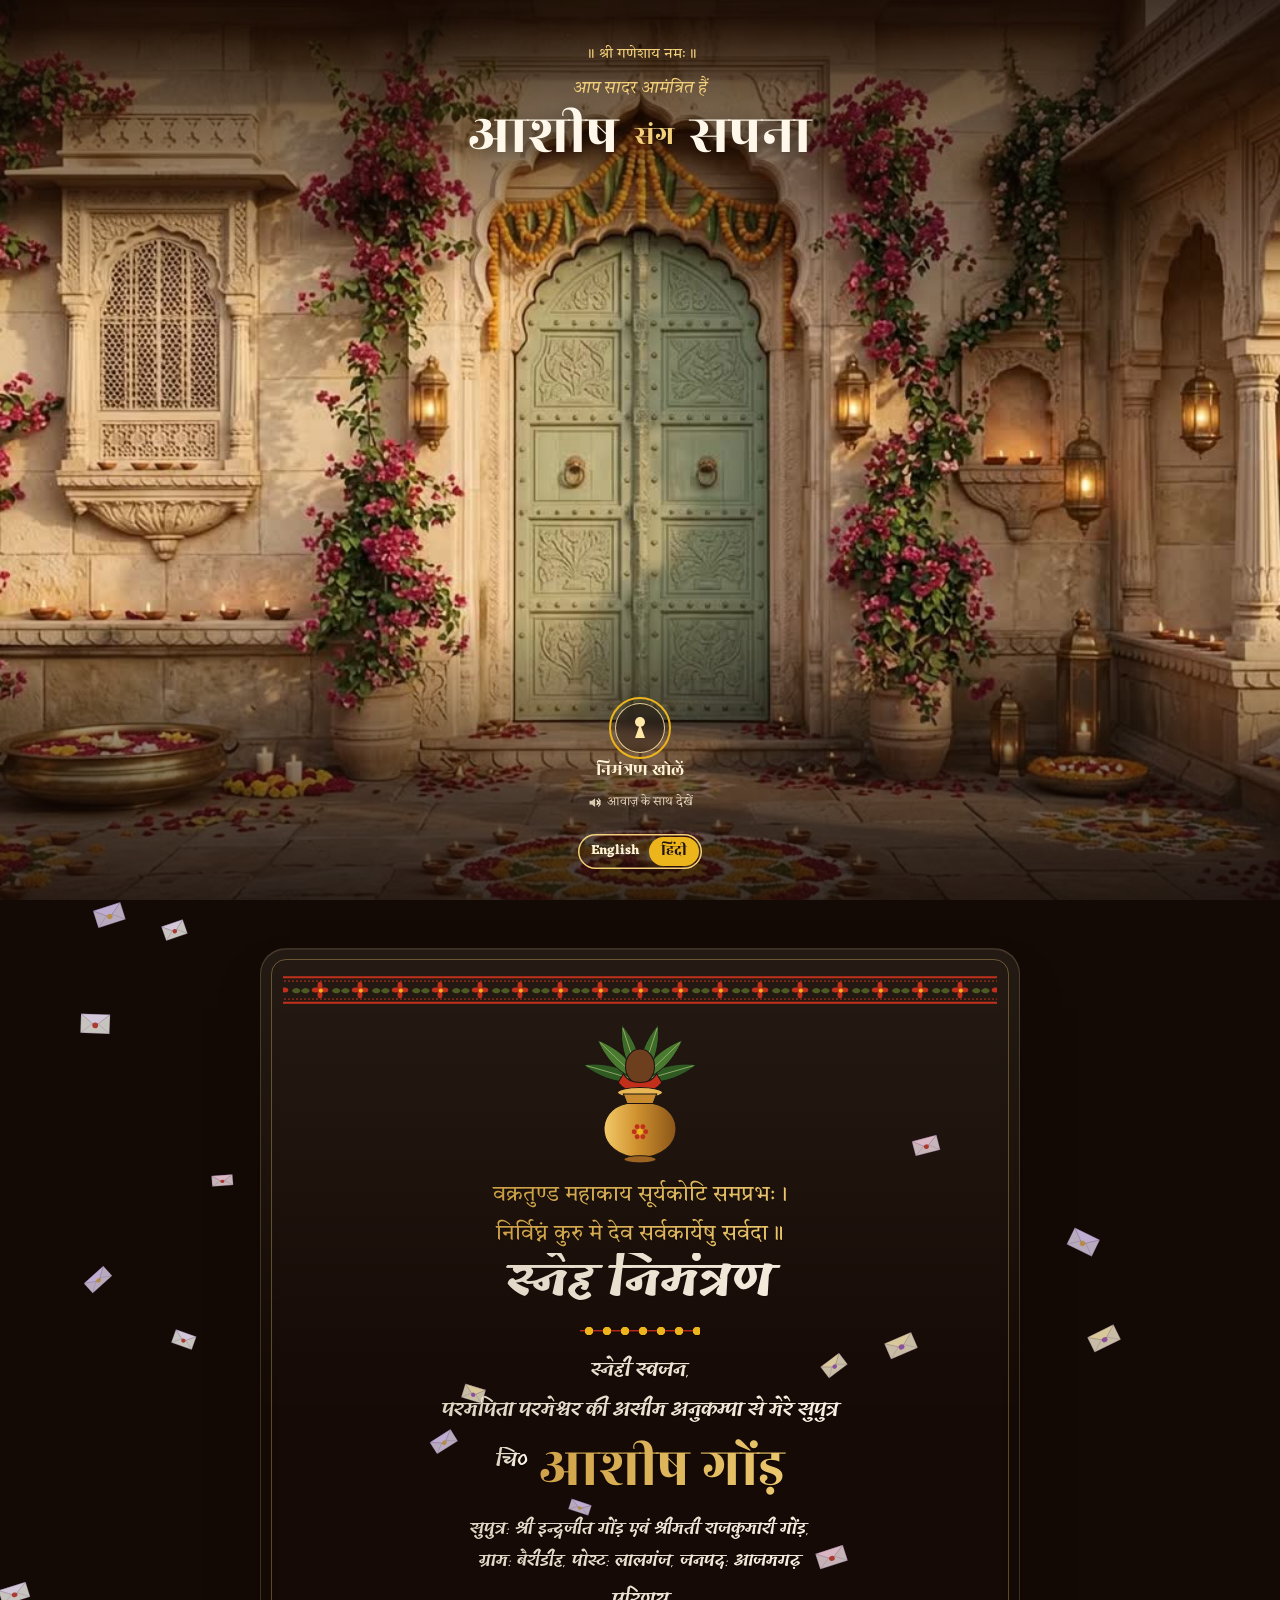
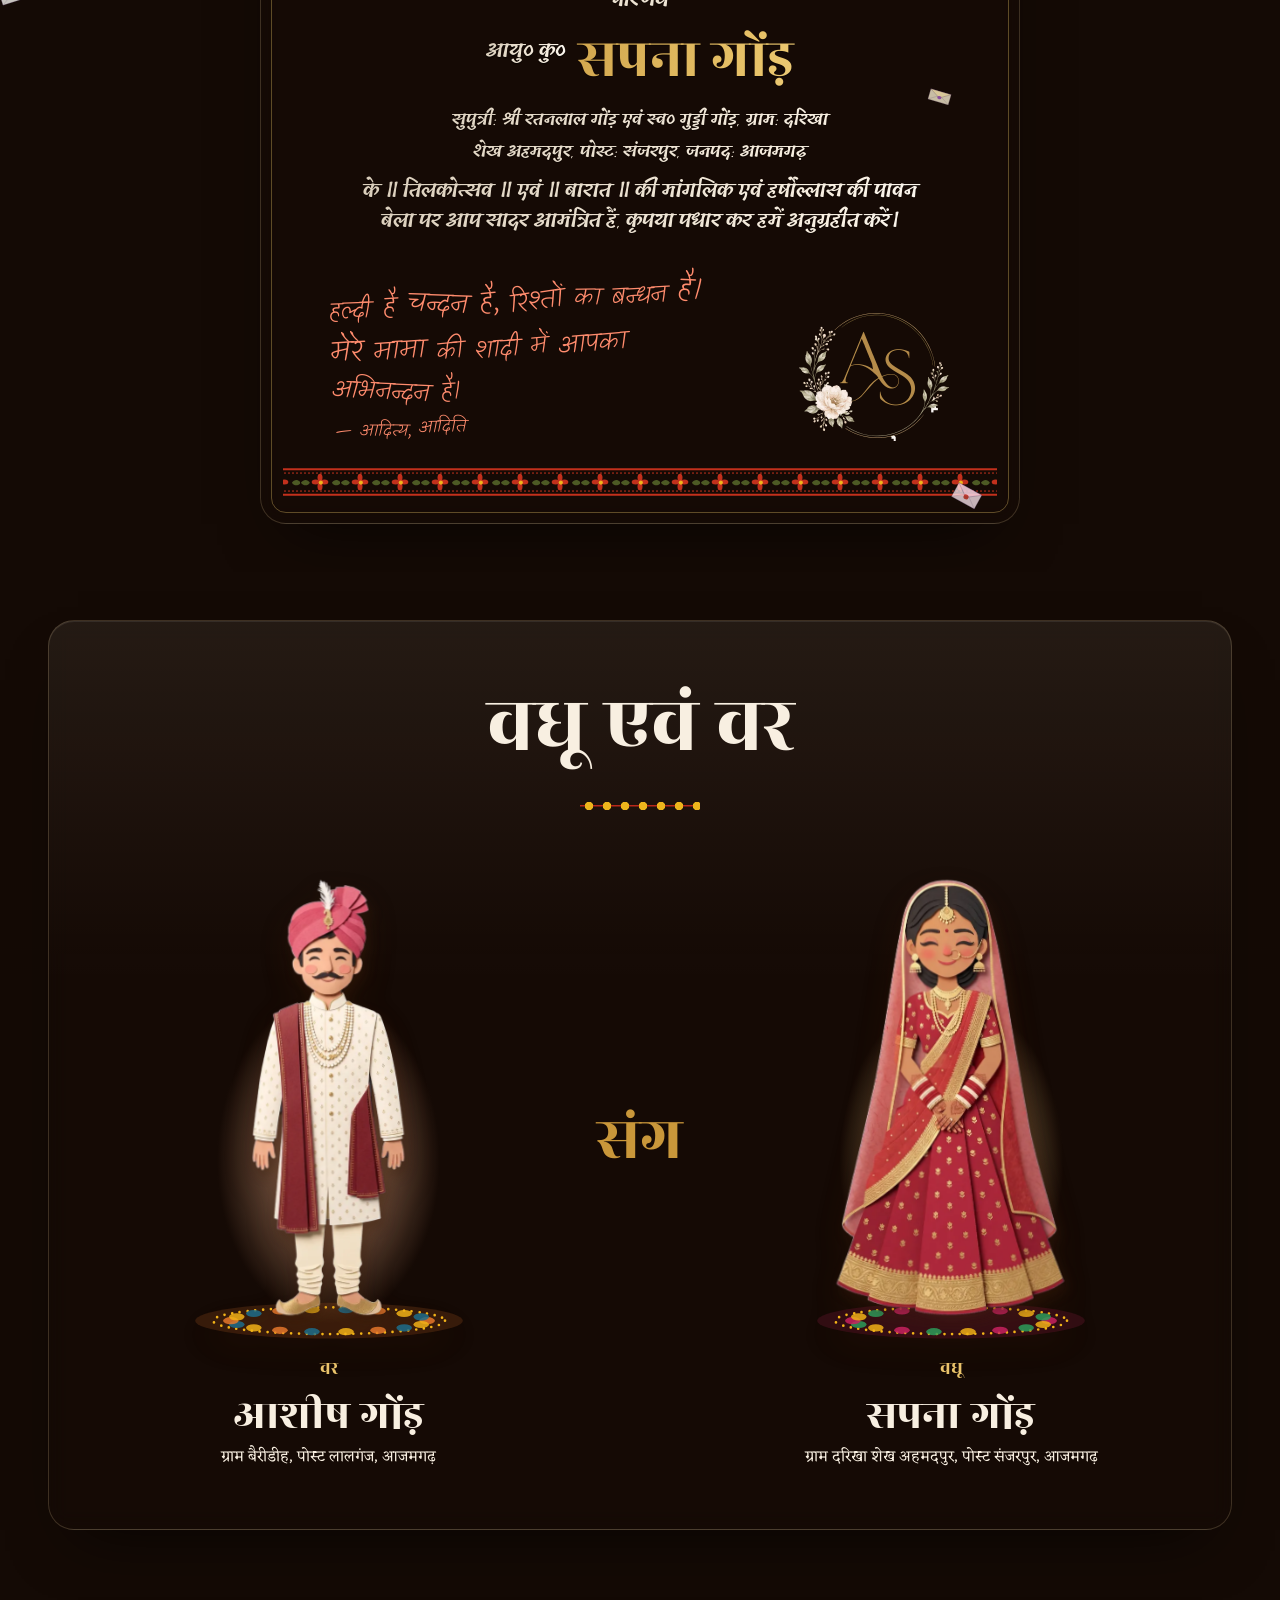
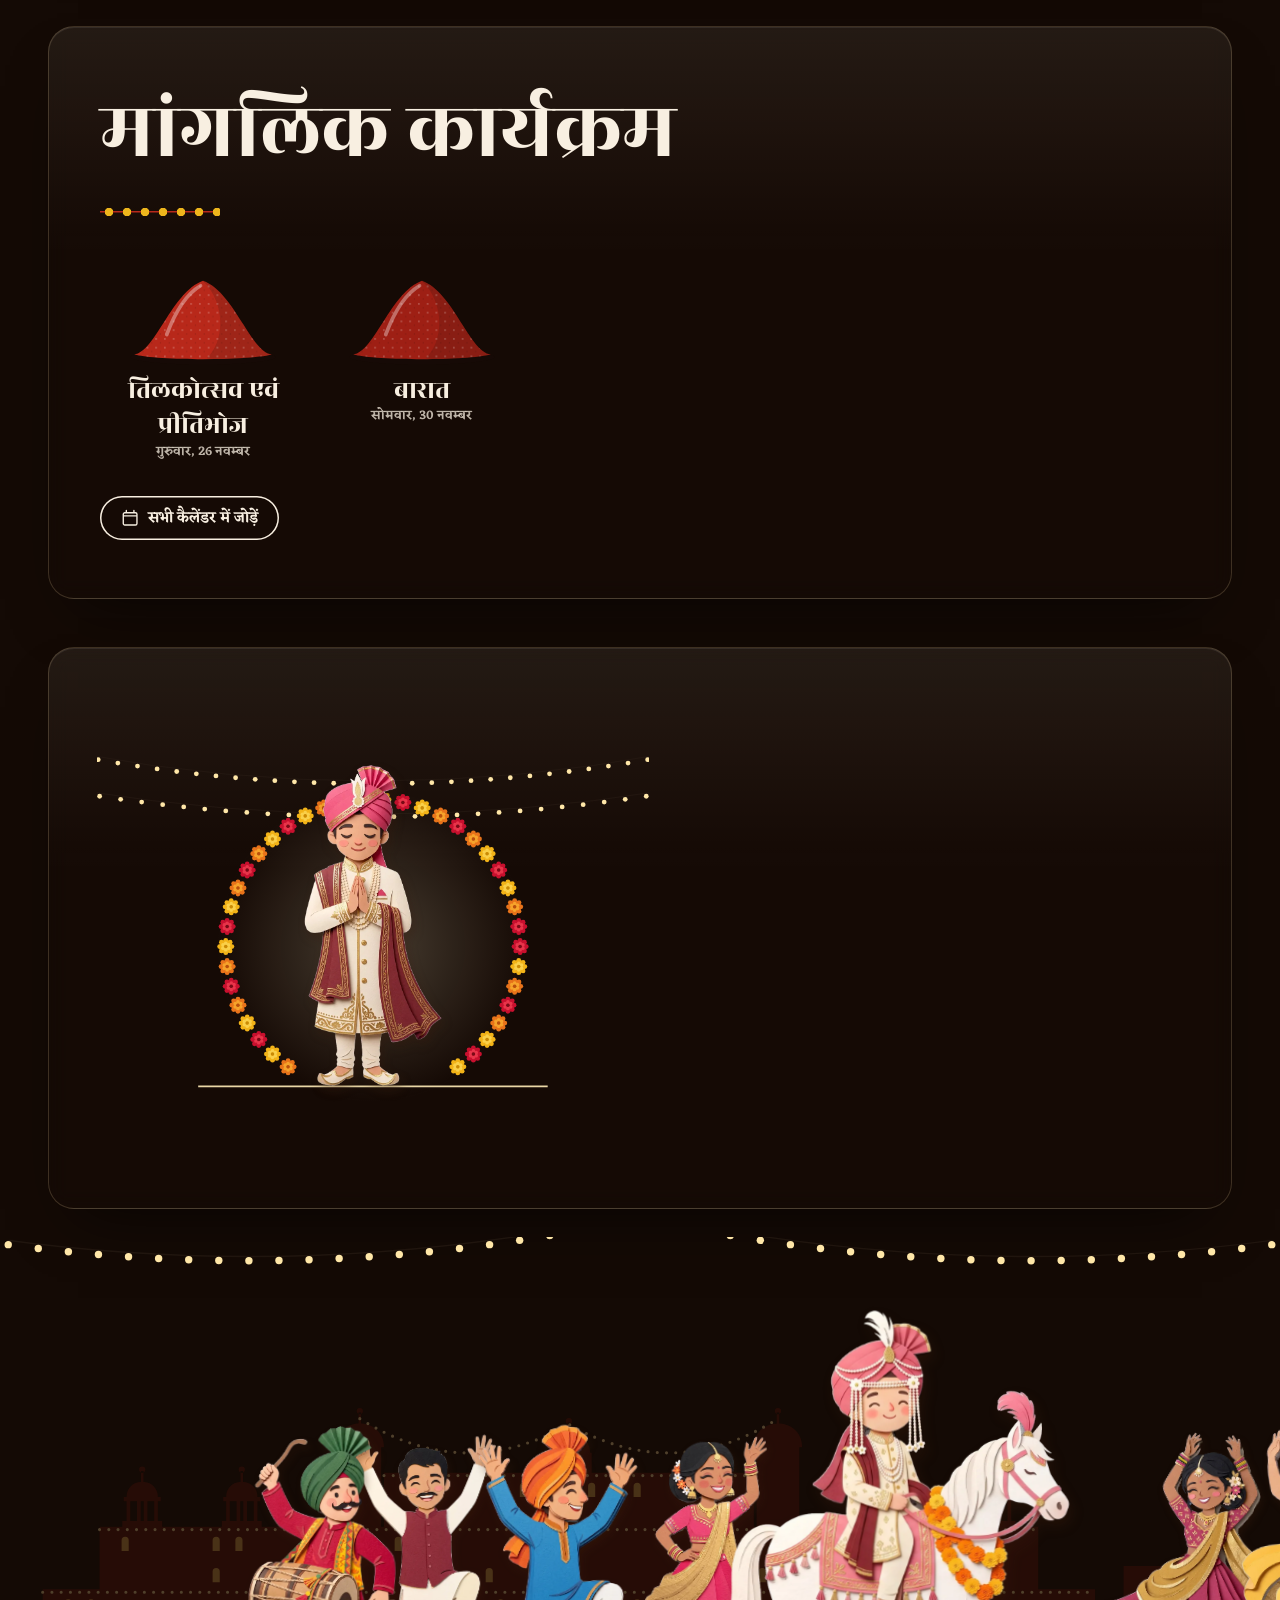
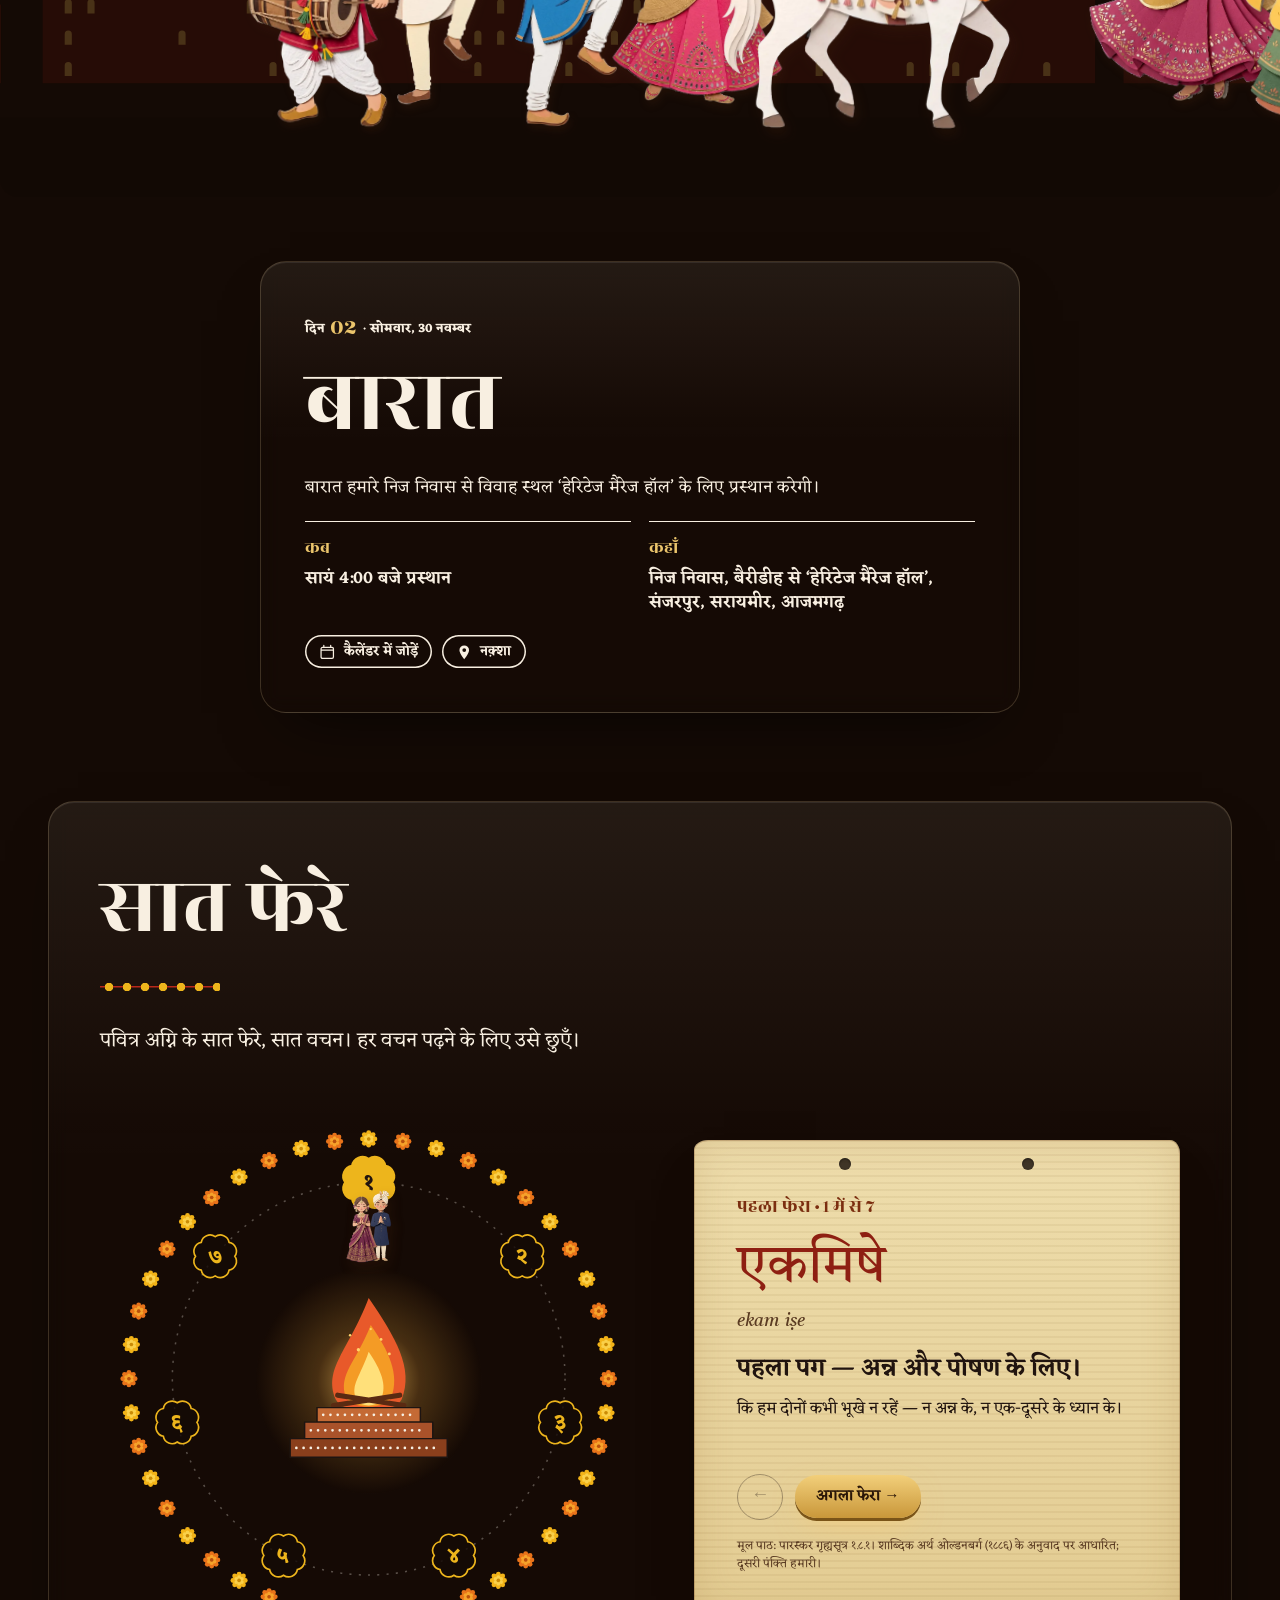
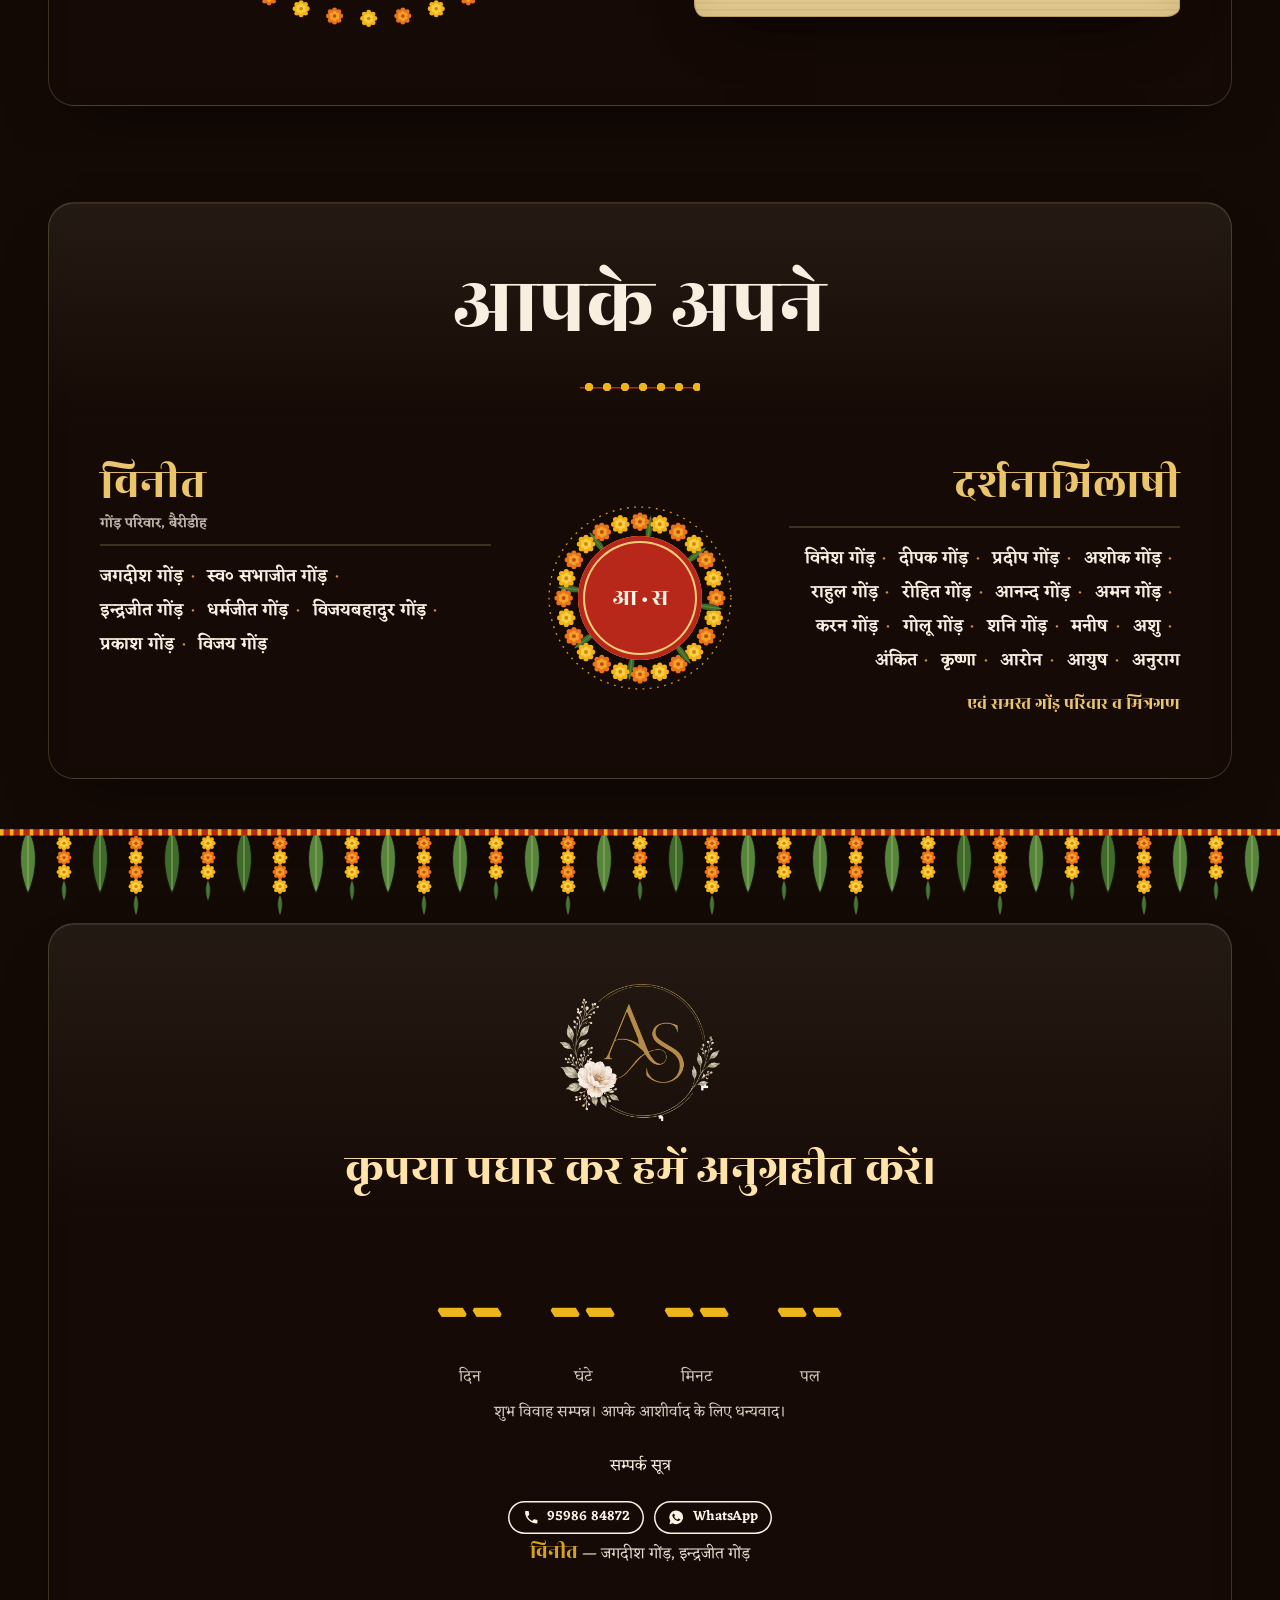
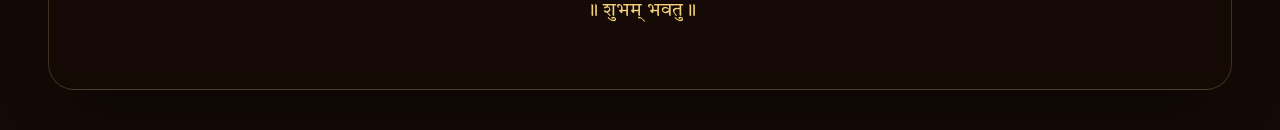
==== index.html @ 18d56124 "Ashish & Sapna: wedding invitation (groom's side) Made from the WI wedding template, with the detail" ====
<!doctype html>
<html lang="hi">
<head>
  <meta charset="utf-8">
  <meta name="viewport" content="width=device-width, initial-scale=1, viewport-fit=cover">
  <title>आशीष संग सपना · शुभ विवाह</title>
  <meta name="description" content="आशीष संग सपना — तिलकोत्सव 26 नवम्बर, बारात 30 नवम्बर 2026। आप सादर आमंत्रित हैं।">
  <meta name="theme-color" content="#141B3F">
  <meta property="og:title" content="आशीष संग सपना — शुभ विवाह निमंत्रण">
  <meta property="og:description" content="तिलकोत्सव एवं प्रीतिभोज: 26 नवम्बर 2026 · बारात: 30 नवम्बर 2026, सायं 4 बजे। आप सादर आमंत्रित हैं।">
  <meta property="og:type" content="website">
  <link rel="icon" href="data:image/svg+xml,%3Csvg xmlns='http://www.w3.org/2000/svg' viewBox='0 0 64 64'%3E%3Ccircle cx='32' cy='32' r='30' fill='%23B8281A'/%3E%3Ccircle cx='32' cy='32' r='23' fill='none' stroke='%23F6EFE3' stroke-width='2' stroke-dasharray='1 4' stroke-linecap='round'/%3E%3Ccircle cx='32' cy='32' r='7' fill='%23EDB51C'/%3E%3C/svg%3E">
  <link rel="preconnect" href="https://fonts.googleapis.com">
  <link rel="preconnect" href="https://fonts.gstatic.com" crossorigin>
  <!-- Rozha One & Kalam (Indian Type Foundry), Eczar (Rosetta), Tiro Devanagari Sanskrit (Tiro Typeworks) -->
  <link href="https://fonts.googleapis.com/css2?family=Dancing+Script:wght@500;600;700&family=Eczar:wght@400;500;600;700&family=Kalam:wght@300;400;700&family=Reenie+Beanie&family=Rozha+One&family=Tillana:wght@500;600&family=Tiro+Devanagari+Sanskrit:ital@0;1&display=swap" rel="stylesheet">
  <link rel="stylesheet" href="assets/css/style.css">
  <script>document.documentElement.classList.add('js');</script>
</head>
<body>

<!-- Shared drawing library (gradients, patterns and motifs reused by the scenes) -->
<svg class="svg-lib" aria-hidden="true" focusable="false" width="0" height="0">
  <defs>
    <!-- a soft paper shadow for cut-out artwork -->
    <filter id="paper-lift" x="-15%" y="-10%" width="135%" height="125%" color-interpolation-filters="sRGB"><feDropShadow dx="3" dy="6" stdDeviation="5" flood-color="#3A1A08" flood-opacity=".33"/></filter>
    <linearGradient id="g-brass" x1="0" x2="1"><stop offset="0" stop-color="#F3C969"/><stop offset=".45" stop-color="#D0922F"/><stop offset="1" stop-color="#8A5518"/></linearGradient>
    <linearGradient id="g-wood" x1="0" x2="1"><stop offset="0" stop-color="#5A220C"/><stop offset=".5" stop-color="#7E3414"/><stop offset="1" stop-color="#4E1C08"/></linearGradient>
    <radialGradient id="g-flame" cx=".5" cy=".72" r=".62"><stop offset="0" stop-color="#FFFBEA"/><stop offset=".35" stop-color="#FFE07A"/><stop offset=".75" stop-color="#F49B25"/><stop offset="1" stop-color="#E0561A"/></radialGradient>
    <radialGradient id="g-glow"><stop offset="0" stop-color="#FFD780" stop-opacity=".75"/><stop offset=".45" stop-color="#FFB443" stop-opacity=".22"/><stop offset="1" stop-color="#FFB443" stop-opacity="0"/></radialGradient>
    <pattern id="p-speckle" width="7" height="7" patternUnits="userSpaceOnUse"><circle cx="1.5" cy="1.5" r=".7" fill="#fff" opacity=".55"/><circle cx="5" cy="4.6" r=".55" fill="#000" opacity=".35"/></pattern>
  </defs>
  <symbol id="leaf" viewBox="-10 0 20 64" overflow="visible">
    <path d="M0 0C9 12 11 38 0 64C-11 38-9 12 0 0Z" style="fill:var(--leaf,#3E6B2A)" stroke="#1D1411" stroke-width="1"/>
    <path d="M0 3L0 60" stroke="#A9C27A" stroke-width="1" opacity=".8"/>
  </symbol>
  <symbol id="marigold" viewBox="-12 -12 24 24" overflow="visible">
    <circle r="10.4" fill="#1D1411" opacity=".45"/>
    <g style="fill:var(--m1,#E8731A)"><circle r="8.6"/><circle cy="-8" r="3.1"/><circle cx="5.66" cy="-5.66" r="3.1"/><circle cx="8" r="3.1"/><circle cx="5.66" cy="5.66" r="3.1"/><circle cy="8" r="3.1"/><circle cx="-5.66" cy="5.66" r="3.1"/><circle cx="-8" r="3.1"/><circle cx="-5.66" cy="-5.66" r="3.1"/></g>
    <g style="fill:var(--m2,#F6A32B)"><circle cy="-4.2" r="2.4"/><circle cx="3.64" cy="-2.1" r="2.4"/><circle cx="3.64" cy="2.1" r="2.4"/><circle cy="4.2" r="2.4"/><circle cx="-3.64" cy="2.1" r="2.4"/><circle cx="-3.64" cy="-2.1" r="2.4"/></g>
    <circle r="2.3" style="fill:var(--m3,#B8500C)"/>
  </symbol>
  <symbol id="diya" viewBox="0 0 60 50" overflow="visible">
    <circle cx="33" cy="16" r="22" fill="url(#g-glow)"/>
    <path class="diya-flame" d="M33 2C37.5 9.5 40 16 33 23.5C26.5 17.5 28.5 10 33 2Z" fill="url(#g-flame)"/>
    <path d="M4 27C9 42 43 45 54 30L59 24.5C47 28.5 19 29.5 4 27Z" fill="#B65428" stroke="#3A1608" stroke-width="1.2" stroke-linejoin="round"/>
    <path d="M7 28.6C23 31.4 44 30 56 25.6" stroke="#EBA762" stroke-width="1.5" fill="none" stroke-linecap="round"/>
    <path d="M14 36h2M21 38h2M28 38.6h2M35 38.2h2M42 36.6h2" stroke="#F6EFE3" stroke-width="1.6" stroke-linecap="round"/>
  </symbol>
  <symbol id="foot" viewBox="-6 -11 12 22" overflow="visible">
    <path d="M-3.6 -1C-4.6 4-3.2 9.5.4 9.6C3.8 9.6 4.4 4 3.6-1C3-4.2-2.8-4.4-3.6-1Z" fill="currentColor"/>
    <circle cx="-3" cy="-6.4" r="1.6" fill="currentColor"/><circle cx="-.8" cy="-8.2" r="1.35" fill="currentColor"/><circle cx="1.3" cy="-8.3" r="1.2" fill="currentColor"/><circle cx="3.1" cy="-7.2" r="1.05" fill="currentColor"/><circle cx="4.3" cy="-5.4" r=".9" fill="currentColor"/>
  </symbol>
  <symbol id="mound" viewBox="0 0 120 80" overflow="visible">
    <ellipse cx="60" cy="72" rx="58" ry="6" fill="#1D1411" opacity=".14"/>
    <path d="M5 70C22 68 35 20 60 11C85 20 98 68 115 70C96 75 24 75 5 70Z" fill="currentColor"/>
    <path d="M60 11C85 20 98 68 115 70C99 74 74 74.5 63 73C77 60 79 30 60 11Z" fill="#1D1411" opacity=".16"/>
    <path d="M5 70C22 68 35 20 60 11C85 20 98 68 115 70C96 75 24 75 5 70Z" fill="url(#p-speckle)" opacity=".5"/>
    <path d="M58 15C46 22 37 38 31 54" stroke="#fff" opacity=".35" stroke-width="3" fill="none" stroke-linecap="round"/>
  </symbol>
</svg>

<main id="app"></main>

<noscript><p class="noscript">This invitation needs JavaScript to open. Please enable it, or ask the family for the PDF card.</p></noscript>
<canvas class="petals" id="petals" aria-hidden="true"></canvas>

<!-- 1. your content -->
<script src="assets/config.js"></script>
<!-- 2. the template -->
<script src="assets/js/people.js"></script>
<script src="assets/js/hand.js"></script>
<script src="assets/js/audio.js"></script>
<script src="assets/js/scenes.js"></script>
<script src="assets/js/app.js"></script>
</body>
</html>
---- assets/css/style.css ----
/* ==========================================================================
   Shubh Vivah — wedding invitation template
   Pigments, not "wedding gold". Type from Indian foundries:
   Rozha One & Kalam (Indian Type Foundry), Eczar (Rosetta),
   Tiro Devanagari Sanskrit (Tiro Typeworks).
   Main colours are overridden from config.js (theme).
   ========================================================================== */

:root {
  --night: #141B3F;
  --paper: #F6EEE0;
  --primary: #B8281A;
  --gold: #C9973A;
  --ink: #21140F;

  --paper-2: #EFE3CD;
  --paper-hi: #FCF7EE;
  --ink-soft: #57423A;
  --khadiya: #FBF3E4;
  --haldi: #EDB51C;
  --rani: #C8235F;
  --pichwai: #17463A;
  --gold-hi: #F2CF7A;

  --f-display: "Rozha One", "Tiro Devanagari Sanskrit", Georgia, serif;
  --f-body: "Eczar", "Tiro Devanagari Sanskrit", Georgia, serif;
  --f-sa: "Tiro Devanagari Sanskrit", "Eczar", Georgia, serif;
  --f-hand: "Kalam", "Comic Sans MS", cursive;
  --f-script: "Dancing Script", "Tillana", cursive;
  --f-baby: "Reenie Beanie", "Kalam", "Comic Sans MS", cursive;

  --gutter: clamp(16px, 4vw, 48px);
  --hdr: 68px;
  --ease: cubic-bezier(.2, .7, .2, 1);
}

/* ---------- base ---------- */
*, *::before, *::after { box-sizing: border-box; }
html { -webkit-text-size-adjust: 100%; scroll-padding-top: var(--hdr); }
body {
  margin: 0; background: var(--paper); color: var(--ink);
  font-family: var(--f-body); font-size: 1.0625rem; line-height: 1.62;
  -webkit-font-smoothing: antialiased; text-rendering: optimizeLegibility; overflow-x: hidden;
}
html[lang="hi"] body { line-height: 1.78; }
html.gate-open, html.gate-open body { overflow: hidden; }
body::after {
  content: ""; position: fixed; inset: 0; z-index: 150; pointer-events: none; opacity: .5;
  background-image: url("data:image/svg+xml,%3Csvg xmlns='http://www.w3.org/2000/svg' width='240' height='240'%3E%3Cfilter id='n'%3E%3CfeTurbulence type='fractalNoise' baseFrequency='.85' numOctaves='3' stitchTiles='stitch'/%3E%3CfeColorMatrix values='0 0 0 0 .16  0 0 0 0 .1  0 0 0 0 .05  0 0 0 .6 -.12'/%3E%3C/filter%3E%3Crect width='240' height='240' filter='url(%23n)'/%3E%3C/svg%3E"); background-size: 240px 240px;
}
img, svg { max-width: 100%; }
a { color: inherit; }
button { font: inherit; color: inherit; }
p { margin: 0 0 1em; }
h1, h2, h3 { margin: 0; font-weight: 400; }
:focus-visible { outline: 3px solid var(--haldi); outline-offset: 3px; border-radius: 4px; }
.wrap { width: min(1200px, 100% - 2 * var(--gutter)); margin-inline: auto; }
.sr-only { position: absolute !important; width: 1px; height: 1px; overflow: hidden; clip: rect(0 0 0 0); white-space: nowrap; }
.svg-lib { position: absolute; width: 0; height: 0; overflow: hidden; }
.noscript { padding: 40px; text-align: center; }

/* small capital labels — never letter-spaced in Hindi */
.cap, .ev__day, .facts dt, .wear__label, .person__role, .ticket__kind, .ask span, .countdown small, .hero__kicker, .field > span, .field > legend, .pothi__count {
  letter-spacing: .16em; text-transform: uppercase;
}
html[lang="hi"] :is(.cap, .ev__day, .facts dt, .wear__label, .person__role, .ticket__kind, .ask span, .countdown small, .hero__kicker, .field > span, .field > legend, .pothi__count, .nav a, .btn) {
  letter-spacing: 0; text-transform: none;
}

/* section titles with a little marigold flourish */
.sec-title {
  font-family: var(--f-display); font-size: clamp(2.6rem, 1.6rem + 4.6vw, 5.4rem); line-height: 1.12;
  margin-bottom: .35em; position: relative; text-wrap: balance;
}
.sec-title::after {
  content: ""; display: block; width: 120px; height: 14px; margin-top: .3em;
  background: radial-gradient(circle, var(--haldi) 0 4px, transparent 4.5px) 0 50% / 18px 14px repeat-x,
              linear-gradient(var(--primary), var(--primary)) 0 50% / 100% 1.5px no-repeat;
}
.sec-title--center { text-align: center; }
.sec-title--center::after { margin-inline: auto; }
.lede { font-size: clamp(1.08rem, 1rem + .4vw, 1.28rem); max-width: 40em; text-wrap: pretty; }

/* ---------- buttons ---------- */
.btn {
  display: inline-flex; align-items: center; justify-content: center; gap: .55em; padding: .85em 1.4em;
  border: 0; border-radius: 999px; cursor: pointer; text-decoration: none;
  font: 600 .95rem/1.15 var(--f-body); letter-spacing: .01em;
  transition: transform .2s var(--ease), box-shadow .2s, background-color .2s, color .2s;
}
.btn svg { width: 1.2em; height: 1.2em; flex: none; }
.btn:hover { transform: translateY(-1px); }
.btn:active { transform: translateY(1px); }
.btn--primary { background: var(--primary); color: var(--khadiya); box-shadow: 0 3px 0 rgba(0, 0, 0, .28); }
.btn--gold { background: linear-gradient(180deg, var(--gold-hi), var(--gold)); color: #2A1608; box-shadow: 0 3px 0 #7A5418, 0 10px 30px -10px rgba(255, 200, 100, .6); }
.btn--ghost { background: transparent; color: inherit; box-shadow: inset 0 0 0 1.5px currentColor; }
.btn--ghost:hover { background: rgba(255, 255, 255, .12); }
.btn--ink { background: var(--ink); color: var(--khadiya); }
.btn--sm { padding: .6em 1.05em; font-size: .86rem; }
.btn--wide { width: 100%; padding: 1em; font-size: 1.06rem; }
.round-btn { width: 46px; height: 46px; border-radius: 50%; border: 1.5px solid currentColor; background: transparent; cursor: pointer; font-size: 1.15rem; display: inline-grid; place-items: center; transition: background .2s, color .2s; }
.round-btn:hover { background: var(--ink); color: var(--khadiya); border-color: var(--ink); }
.round-btn:disabled { opacity: .35; cursor: default; }
.icon-btn { width: 40px; height: 40px; border-radius: 50%; border: 1.5px solid currentColor; background: transparent; cursor: pointer; display: inline-grid; place-items: center; padding: 0; }
.icon-btn svg { width: 20px; height: 20px; }
.text-btn { background: none; border: 0; padding: 4px 0; cursor: pointer; text-decoration: underline; text-underline-offset: 3px; font-size: .9rem; opacity: .85; }

.hashiya { height: 30px; background: url("data:image/svg+xml,%3Csvg xmlns='http://www.w3.org/2000/svg' width='40' height='30' viewBox='0 0 40 30'%3E %3Cpath d='M0 2.2H40M0 27.8H40' stroke='%23C2301C' stroke-width='2'/%3E %3Cpath d='M1 6H40M1 24H40' stroke='%23C2301C' stroke-width='1.7' stroke-dasharray='0 4' stroke-linecap='round'/%3E %3Cg transform='translate(20 15)' fill='%23C2301C'%3E%3Cellipse cy='-4.4' rx='2.5' ry='3.9'/%3E%3Cellipse cy='4.4' rx='2.5' ry='3.9'/%3E%3Cellipse cx='-4.4' rx='3.9' ry='2.5'/%3E%3Cellipse cx='4.4' rx='3.9' ry='2.5'/%3E%3C/g%3E %3Ccircle cx='20.8' cy='15.6' r='2.1' fill='%23EDB51C'/%3E %3Cg fill='%234D5A24' transform='translate(.9 .7)'%3E%3Cpath d='M0 15 C3 11.5 6.5 11.5 9 15 C6.5 18.5 3 18.5 0 15Z'/%3E%3Cpath d='M40 15 C37 11.5 33.5 11.5 31 15 C33.5 18.5 37 18.5 40 15Z'/%3E%3C/g%3E %3C/svg%3E") repeat-x center / 40px 30px; }

/* ==========================================================================
   HEADER
   ========================================================================== */
.hdr {
  position: fixed; inset: 0 0 auto 0; z-index: 60; height: var(--hdr);
  display: flex; align-items: center; gap: 1rem; padding: 0 var(--gutter);
  color: var(--khadiya); transition: background-color .4s, color .4s, box-shadow .4s;
}
.hdr.is-solid { background: rgba(246, 238, 224, .95); color: var(--ink); -webkit-backdrop-filter: blur(10px); backdrop-filter: blur(10px); box-shadow: 0 1px 0 rgba(33, 20, 15, .1); }
.hdr.is-solid::after {
  content: ""; position: absolute; left: 0; right: 0; bottom: -4px; height: 4px;
  background: radial-gradient(circle, var(--primary) 1.3px, transparent 1.8px) 0 50% / 9px 4px repeat-x;
}
.brand { display: flex; align-items: center; gap: .6rem; text-decoration: none; margin-right: auto; min-width: 0; }
.brand__seal {
  flex: none; width: 44px; height: 44px; border-radius: 50%; display: grid; place-items: center;
  background: var(--primary); color: var(--khadiya); font-family: var(--f-display); font-size: .82rem; white-space: nowrap;
  box-shadow: inset 0 0 0 3px var(--primary), inset 0 0 0 4.5px var(--khadiya);
}
.brand__names { font-family: var(--f-display); font-size: 1.2rem; white-space: nowrap; }
.brand__names i { font-style: normal; color: var(--gold); padding: 0 .1em; }
.nav ul { list-style: none; margin: 0; padding: 0; display: flex; gap: clamp(.7rem, 1.6vw, 1.6rem); }
.nav a { text-decoration: none; font-weight: 600; font-size: .86rem; letter-spacing: .08em; text-transform: uppercase; position: relative; padding: 6px 0; }
html[lang="hi"] .nav a { font-family: var(--f-display); font-weight: 400; font-size: 1.12rem; }
.nav a::after { content: ""; position: absolute; left: 50%; bottom: -2px; width: 5px; height: 5px; border-radius: 50%; background: var(--haldi); transform: translateX(-50%) scale(0); transition: transform .3s var(--ease); }
.nav a:hover::after, .nav a[aria-current]::after { transform: translateX(-50%) scale(1); }
.hdr__tools { display: flex; align-items: center; gap: .55rem; }
.lang { display: inline-flex; padding: 3px; border-radius: 999px; box-shadow: inset 0 0 0 1.5px currentColor; }
.lang button { border: 0; background: none; cursor: pointer; padding: .32em .75em; border-radius: 999px; font-weight: 700; font-size: .82rem; line-height: 1.2; }
.lang button[lang="hi"] { font-family: var(--f-display); font-weight: 400; font-size: .98rem; }
.lang button[aria-pressed="true"] { background: var(--haldi); color: var(--ink); }
.sound-btn .ic-mute { display: none; }
.sound-btn.is-off .ic-mute { display: inline; }
.sound-btn.is-off .ic-wave { display: none; }
.menu-btn { display: none; }

@media (max-width: 1023px) {
  .menu-btn { display: inline-grid; position: relative; z-index: 2; }
  .menu-btn span, .menu-btn span::before, .menu-btn span::after { content: ""; display: block; width: 16px; height: 2px; border-radius: 2px; background: currentColor; transition: transform .3s var(--ease), background .2s; }
  .menu-btn span { position: relative; }
  .menu-btn span::before { position: absolute; top: -5px; }
  .menu-btn span::after { position: absolute; top: 5px; }
  .menu-open .menu-btn span { background: transparent; }
  .menu-open .menu-btn span::before { transform: translateY(5px) rotate(45deg); }
  .menu-open .menu-btn span::after { transform: translateY(-5px) rotate(-45deg); }
  .nav { position: fixed; inset: 0; z-index: 1; display: grid; place-items: center; background: var(--night); color: var(--khadiya); opacity: 0; visibility: hidden; transition: opacity .35s, visibility .35s; }
  .menu-open .nav { opacity: 1; visibility: visible; }
  .hdr.menu-open { background: transparent; color: var(--khadiya); -webkit-backdrop-filter: none; backdrop-filter: none; box-shadow: none; }
  .hdr.menu-open::after { display: none; }
  .nav ul { flex-direction: column; text-align: center; gap: 1.3rem; }
  .nav a { font-family: var(--f-display); font-weight: 400; font-size: 2rem; letter-spacing: 0; text-transform: none; }
  .brand, .hdr__tools { position: relative; z-index: 2; }
}
@media (max-width: 560px) {
  .brand__names, .hdr__rsvp { display: none; }
  .hdr__tools { gap: .4rem; }
}

/* ==========================================================================
   GATE — a carved archway, two doors that swing open, and a hanging plaque
   ========================================================================== */
.gate { position: fixed; inset: 0; z-index: 200; overflow: hidden; color: var(--ink); }
.gate__wall {
  position: absolute; inset: 0; transition: opacity .9s .35s;
  background:
    radial-gradient(48% 52% at 50% 62%, rgba(255, 196, 110, .32), rgba(255, 196, 110, 0) 72%),
    url("data:image/svg+xml,%3Csvg xmlns='http://www.w3.org/2000/svg' width='72' height='72' viewBox='0 0 72 72'%3E%3Cg fill='none' stroke='%23E2B655' stroke-opacity='.16' stroke-width='1.2'%3E%3Cpath d='M36 6c8 10 8 20 0 30c-8-10-8-20 0-30zM36 66c8-10 8-20 0-30c-8 10-8 20 0 30zM6 36c10-8 20-8 30 0c-10 8-20 8-30 0zM66 36c-10-8-20-8-30 0c10 8 20 8 30 0z'/%3E%3Ccircle cx='36' cy='36' r='3'/%3E%3C/g%3E%3C/svg%3E") 0 0 / 72px 72px repeat,
    linear-gradient(180deg, #4E140A, #2C0805);
}
.gate__arch {
  position: absolute; left: 50%; bottom: 0; height: min(90svh, 188vw); aspect-ratio: 620 / 1000;
  transform: translateX(-50%); transform-origin: 50% 62%;
  transition: transform 1.5s .45s cubic-bezier(.55, 0, .2, 1), opacity .7s 1.05s;
  filter: drop-shadow(0 30px 40px rgba(0, 0, 0, .45));
}
.gate__frame { position: absolute; inset: 0; width: 100%; height: 100%; overflow: visible; pointer-events: none; }
.gate__doors { position: absolute; display: flex; perspective: 1600px; }
.gate__door { width: 50%; height: 100%; transition: transform 1.4s cubic-bezier(.55, .05, .3, 1); }
.gate__door svg { display: block; width: 100%; height: 100%; }
.gate__door--l { transform-origin: 0 50%; }
.gate__door--r { transform-origin: 100% 50%; }
.gate.is-opening .gate__door--l { transform: rotateY(-100deg); }
.gate.is-opening .gate__door--r { transform: rotateY(100deg); }
.gate.is-opening .gate__arch { transform: translateX(-50%) scale(1.7); opacity: 0; }
.gate.is-opening .gate__wall { opacity: 0; }
.gate__toran { position: absolute; top: 0; left: 0; right: 0; height: clamp(70px, 11vh, 110px); z-index: 2; transition: transform 1.2s var(--ease); }
.gate.is-opening .gate__toran { transform: translateY(-120%); }
/* the plaque, hung on the doors by two cords */
.gate__center {
  position: absolute; left: 50%; top: calc(44% + 54px); z-index: 3; width: 64%; min-width: 232px; text-align: center;
  padding: clamp(14px, 2.2vh, 22px) clamp(12px, 3%, 22px) clamp(12px, 2vh, 18px);
  background: radial-gradient(120% 90% at 50% 0%, #FFFBF1, #F3E6C9);
  border-radius: 999px 999px 16px 16px / 160px 160px 16px 16px;
  box-shadow: 0 0 0 2px #B8281A, 0 0 0 5px #F3E3C0, 0 0 0 7px #C9973A, 0 22px 40px rgba(20, 6, 2, .55);
  transform: translateX(-50%); transform-origin: 50% -48px;
  animation: hang 5.5s ease-in-out infinite alternate;
  transition: opacity .45s;
}
.gate__center::before {
  content: ""; position: absolute; left: 22%; right: 22%; bottom: 100%; height: 52px; pointer-events: none;
  background: url("data:image/svg+xml,%3Csvg xmlns='http://www.w3.org/2000/svg' viewBox='0 0 100 52' preserveAspectRatio='none'%3E%3Cpath d='M2 52L50 4L98 52' fill='none' stroke='%23D9A63E' stroke-width='2.4' vector-effect='non-scaling-stroke'/%3E%3C/svg%3E") 0 0 / 100% 100% no-repeat;
}
.gate__center::after { content: ""; position: absolute; left: 50%; top: -56px; width: 14px; height: 14px; margin-left: -7px; border-radius: 50%; background: radial-gradient(circle at 35% 30%, #FFF4C6, #D9A63E 55%, #6E4A12); box-shadow: 0 2px 4px rgba(0, 0, 0, .5); }
@keyframes hang { from { transform: translateX(-50%) rotate(-1.2deg); } to { transform: translateX(-50%) rotate(1.2deg); } }
.gate.is-opening .gate__center { opacity: 0; pointer-events: none; }
.gate__invocation { font-family: var(--f-sa); color: #8E1F12; margin: 6px 0 8px; font-size: clamp(.85rem, .8rem + .3vw, 1rem); }
.gate__seal { width: clamp(46px, 7vh, 64px); aspect-ratio: 1; margin: 0 auto 8px; border-radius: 50%; display: grid; place-items: center; background: var(--primary); color: var(--khadiya); font-family: var(--f-display); font-size: clamp(.95rem, .9rem + .3vw, 1.15rem); box-shadow: inset 0 0 0 4px var(--primary), inset 0 0 0 6px var(--gold-hi), 0 4px 12px rgba(120, 30, 10, .35); }
.gate__title { font-family: var(--f-sa); font-style: italic; color: #7B4A12; margin: 0; font-size: clamp(.9rem, .85rem + .3vw, 1.05rem); }
.gate__names { font-family: var(--f-display); color: #3A120A; font-size: clamp(1.6rem, 1.1rem + 2.2vw, 2.6rem); line-height: 1.15; margin: .1em 0 .45em; }
.gate__names i { font-style: normal; font-size: .5em; color: #B8281A; vertical-align: .3em; padding: 0 .15em; }
.gate__open { font-size: clamp(.92rem, .88rem + .25vw, 1.05rem); padding: .85em 1.5em; animation: breathe 2.4s ease-in-out infinite; }
@keyframes breathe { 50% { transform: scale(1.04); } }
.gate__hint { display: flex; align-items: center; justify-content: center; gap: .4em; font-size: .78rem; color: #5A3B22; margin: 10px 0 8px; }
.gate__hint svg { width: 15px; height: 15px; }
.lang--gate { color: #8A5F18; border-color: #C9973A; display: flex; width: max-content; margin: 10px auto 0; }
.lang--gate button { color: #3A120A; }
@media (max-height: 700px) { .gate__invocation, .gate__hint { display: none; } }
@media (max-width: 480px) { .gate__hint { display: none; } .gate__invocation { margin-top: 2px; } }

/* ---- the realistic door (config.gate): a still, then a clip of the doors opening ---- */
.gate--photo { background: #120804; color: var(--khadiya); cursor: pointer; }
.gate__media { position: absolute; inset: 0; overflow: hidden; transition: transform 1.6s cubic-bezier(.5, 0, .2, 1), filter 1.6s; }
.gate__poster, .gate__video { position: absolute; inset: 0; width: 100%; height: 100%; object-fit: cover; }
.gate__video { opacity: 0; transition: opacity .35s; }
.gate.is-playing .gate__video { opacity: 1; }
.gate__blur { display: none; position: absolute; inset: -40px; background: center / cover no-repeat; filter: blur(28px) brightness(.55) saturate(1.2); }
.gate--contain .gate__blur { display: block; }
.gate--contain .gate__poster, .gate--contain .gate__video { object-fit: contain; }
.gate--photo::before, .gate--photo::after { content: ""; position: absolute; left: 0; right: 0; z-index: 1; pointer-events: none; transition: opacity .5s; }
.gate--photo::before { top: 0; height: 34%; background: linear-gradient(180deg, rgba(18, 8, 4, .78), rgba(18, 8, 4, .35) 60%, rgba(18, 8, 4, 0)); }
.gate--photo::after { bottom: 0; height: 32%; background: linear-gradient(0deg, rgba(18, 8, 4, .82), rgba(18, 8, 4, .4) 60%, rgba(18, 8, 4, 0)); }
.gate__top, .gate__bottom { position: absolute; left: 50%; transform: translateX(-50%); z-index: 2; width: min(92vw, 520px); text-align: center; transition: opacity .45s, transform .6s var(--ease); }
.gate__top { top: max(4.5vh, 22px); }
.gate__bottom { bottom: max(3.5vh, 16px); display: grid; justify-items: center; gap: 6px; }
.gate--photo .gate__invocation { color: var(--gold-hi); margin: 0 0 6px; font-size: .95rem; }
.gate--photo .gate__title { color: var(--gold-hi); font-family: var(--f-sa); font-style: italic; margin: 0; font-size: 1.05rem; }
.gate--photo .gate__names { color: #FFF8EA; font-size: clamp(2.2rem, 1.6rem + 3vw, 3.6rem); margin: 0; text-shadow: 0 2px 18px rgba(0, 0, 0, .55); }
.gate--photo .gate__names i { color: var(--gold-hi); }
.gate__key { display: inline-flex; flex-direction: column; align-items: center; gap: 8px; background: none; border: 0; color: #FFF3D6; font: 600 .82rem/1 var(--f-body); letter-spacing: .28em; text-transform: uppercase; cursor: pointer; padding: 4px 10px; }
html[lang="hi"] .gate__key { letter-spacing: 0; font-family: var(--f-display); font-size: 1.15rem; font-weight: 400; text-transform: none; }
.gate__keyhole { position: relative; width: 50px; height: 50px; border-radius: 50%; border: 1.5px solid rgba(255, 231, 168, .85); background: rgba(18, 8, 4, .35); -webkit-backdrop-filter: blur(4px); backdrop-filter: blur(4px); box-shadow: 0 0 0 0 rgba(255, 214, 140, .6); animation: keypulse 2.2s ease-out infinite; }
.gate__keyhole::before { content: ""; position: absolute; left: 50%; top: 13px; width: 10px; height: 10px; margin-left: -5px; border-radius: 50%; background: #FFE7A8; }
.gate__keyhole::after { content: ""; position: absolute; left: 50%; top: 20px; width: 0; height: 0; margin-left: -5px; border: 5px solid transparent; border-bottom: 14px solid #FFE7A8; border-top: 0; }
@keyframes keypulse { 0% { box-shadow: 0 0 0 0 rgba(255, 214, 140, .55); } 70% { box-shadow: 0 0 0 16px rgba(255, 214, 140, 0); } 100% { box-shadow: 0 0 0 0 rgba(255, 214, 140, 0); } }
.gate__key:focus { outline: none; }
.gate__key:focus-visible .gate__keyhole { outline: 2px solid var(--haldi); outline-offset: 4px; }
.gate--photo .gate__hint { color: rgba(255, 243, 214, .8); margin: 2px 0 4px; display: flex; }
.gate--photo .lang--gate { color: var(--gold-hi); border-color: rgba(255, 231, 168, .6); }
.gate--photo .lang--gate button { color: #FFF3D6; }
.gate--photo .lang--gate button[aria-pressed="true"] { color: var(--ink); }
.gate__skip { position: absolute; right: 16px; bottom: max(3vh, 14px); z-index: 3; border: 1px solid rgba(255, 243, 214, .5); background: rgba(18, 8, 4, .4); color: #FFF3D6; border-radius: 999px; padding: 6px 14px; font: 600 .8rem/1 var(--f-body); cursor: pointer; }
/* opening: the words step back, the clip plays; with only a still, the camera moves in on a warm glow */
.gate--photo.is-opening .gate__top { opacity: 0; transform: translate(-50%, -14px); pointer-events: none; }
.gate--photo.is-opening .gate__bottom { opacity: 0; transform: translate(-50%, 14px); pointer-events: none; }
.gate--photo.is-opening::before, .gate--photo.is-opening::after { opacity: 0; }
.gate--photo.is-opening:not(:has(.gate__video)) .gate__media { transform: scale(1.5); filter: brightness(1.6) saturate(1.1); }
.gate--photo.is-leaving { opacity: 0; transition: opacity .9s ease; }
.gate--photo.is-leaving .gate__media { transform: scale(1.12); }
@media (max-width: 480px) { .gate--photo .gate__hint { display: none; } }

/* ==========================================================================
   HERO
   ========================================================================== */
.hero {
  position: relative; min-height: 100vh; min-height: 100svh; overflow: hidden; color: var(--khadiya);
  display: flex; flex-direction: column;
  background: radial-gradient(130% 70% at 50% 100%, #5B3F6E 0%, #2B2A63 30%, rgba(30, 36, 86, 0) 65%), linear-gradient(#060918 0%, var(--night) 45%, #1E2758 100%);
}
.hero__stars, .hero-petals { position: absolute; inset: 0; width: 100%; height: 100%; pointer-events: none; }
.hero-petals { z-index: 4; }
.hero__stars .tw { animation: twinkle 3.4s ease-in-out infinite alternate; }
@keyframes twinkle { from { opacity: .15; } to { opacity: 1; } }
.hero__moon { position: absolute; top: calc(var(--hdr) + 3vh); right: 9vw; width: clamp(44px, 6vw, 80px); aspect-ratio: 1; border-radius: 50%; background: radial-gradient(circle at 38% 36%, #FFF8E2, #F6E5B4 55%, #E5C77F); box-shadow: 0 0 40px 8px rgba(255, 228, 160, .25), 0 0 140px 40px rgba(255, 210, 140, .1); }
.hero__text { position: relative; z-index: 2; text-align: center; padding: calc(var(--hdr) + 2vh) var(--gutter) 0; }
.hero__text > * { margin: 0; }
.hero__invocation { font-family: var(--f-sa); color: var(--gold-hi); font-size: clamp(.95rem, .9rem + .3vw, 1.15rem); margin-bottom: .6em !important; }
.hero__kicker { display: inline-flex; align-items: center; gap: .8em; color: var(--gold-hi); font-size: .82rem; font-weight: 600; }
.hero__kicker::before, .hero__kicker::after { content: ""; width: 44px; height: 1px; background: linear-gradient(90deg, transparent, var(--gold-hi)); }
.hero__kicker::after { transform: scaleX(-1); }
html[lang="hi"] .hero__kicker { font-family: var(--f-display); font-size: 1.15rem; font-weight: 400; }
.hero__names { font-family: var(--f-display); font-size: clamp(3.1rem, 1.4rem + 6vw, 6.4rem); line-height: 1.14; display: flex; align-items: baseline; justify-content: center; flex-wrap: wrap; gap: 0 .25em; margin: .05em 0 .05em !important; text-shadow: 0 2px 0 rgba(0, 0, 0, .35), 0 0 50px rgba(255, 196, 110, .3); }
.hero__amp { font-size: .42em; color: var(--gold-hi); }
.hero__sub { font-family: var(--f-sa); font-style: italic; font-size: clamp(1rem, .9rem + .4vw, 1.25rem); opacity: .9; }
.hero__date { font-weight: 600; font-size: clamp(1.05rem, .95rem + .5vw, 1.35rem); margin-top: .5em !important; }
.hero__hindu { color: var(--gold-hi); font-size: .95rem; }
.hero__place { display: inline-flex; align-items: center; gap: .35em; font-size: .92rem; opacity: .85; margin-top: .2em !important; }
.hero__place svg { width: 1em; height: 1em; }
.hero__stage { position: relative; flex: 1 1 auto; min-height: clamp(300px, 48svh, 700px); z-index: 1; }
.hero-scene { position: absolute; inset: 0; width: 100%; height: 100%; overflow: visible; }
.hero__cue { position: absolute; left: 50%; bottom: 10px; z-index: 5; transform: translateX(-50%); display: flex; flex-direction: column; align-items: center; gap: 2px; color: var(--khadiya); text-decoration: none; font-size: .72rem; letter-spacing: .2em; text-transform: uppercase; opacity: .85; }
.hero__cue i { width: 1px; height: 24px; background: rgba(251, 243, 228, .4); position: relative; overflow: hidden; }
.hero__cue i::after { content: ""; position: absolute; left: -2px; top: -6px; width: 5px; height: 6px; border-radius: 50%; background: var(--haldi); animation: cue 2s var(--ease) infinite; }
@keyframes cue { to { transform: translateY(32px); } }

/* the photo hero: the courtyard the door opens onto, the names over the sky, the couple in front */
.hero--photo { background: #1A0D07; }
.hero__photo, .hero__photo img { position: absolute; inset: 0; width: 100%; height: 100%; }
.hero__photo img { object-fit: cover; animation: drift 24s ease-in-out infinite alternate; }
@keyframes drift { from { transform: scale(1); } to { transform: scale(1.06); } }
.hero--photo::before { content: ""; position: absolute; inset: 0; z-index: 1; pointer-events: none;
  background: linear-gradient(180deg, rgba(24, 10, 4, .82) 0%, rgba(24, 10, 4, .5) 24%, rgba(24, 10, 4, .08) 46%, rgba(24, 10, 4, 0) 62%, rgba(24, 10, 4, .5) 100%); }
.hero--photo .hero__text { padding-top: calc(var(--hdr) + 5vh); }
.hero--photo .hero__names { text-shadow: 0 2px 22px rgba(0, 0, 0, .55), 0 0 40px rgba(255, 190, 100, .25); }
.hero--photo .hero__date { color: var(--gold-hi); margin-top: .35em !important; text-shadow: 0 1px 10px rgba(0, 0, 0, .6); }
.hero--photo .hero__place { opacity: .92; text-shadow: 0 1px 10px rgba(0, 0, 0, .6); }
.hero__couple { position: absolute; left: 50%; bottom: 0; z-index: 2; height: min(50svh, 92vw); width: auto; transform: translateX(-50%); transform-origin: 50% 100%;
  filter: drop-shadow(0 14px 18px rgba(20, 8, 2, .55)) drop-shadow(0 0 30px rgba(255, 200, 120, .25)); pointer-events: none; }
@media (min-aspect-ratio: 1/1) { .hero__couple { height: 52vh; } }
.hero--photo .hero__cue { z-index: 3; }

/* shared SVG animation bits */
.sway { transform-box: fill-box; transform-origin: 50% 0; animation: sway var(--dur, 5s) ease-in-out var(--delay, 0s) infinite alternate; }
@keyframes sway { from { transform: rotate(calc(var(--a, 3deg) * -1)); } to { transform: rotate(var(--a, 3deg)); } }
.bulbs circle { fill: #FFE7A8; animation: bulb 2s ease-in-out infinite alternate; }
@keyframes bulb { from { opacity: .35; } to { opacity: 1; } }
.twinkle-lights { animation: shimmer 2.4s ease-in-out infinite alternate; }
@keyframes shimmer { from { opacity: .55; } to { opacity: 1; } }
.diya-flame { transform-box: fill-box; transform-origin: 50% 100%; animation: flicker 1.5s ease-in-out var(--fd, 0s) infinite alternate; }
@keyframes flicker { 0% { transform: scale(1, 1) skewX(0); } 30% { transform: scale(.94, 1.08) skewX(3deg); } 60% { transform: scale(1.05, .94) skewX(-2deg); } 100% { transform: scale(.98, 1.04) skewX(1deg); } }
.glow { animation: bulb 1.2s ease-in-out infinite alternate; }

/* ==========================================================================
   INVITATION CARD
   ========================================================================== */
.invite { position: relative; overflow: hidden; padding: clamp(64px, 10vw, 130px) var(--gutter); background: linear-gradient(180deg, #F3EEFA, #EAE2F6); }
.invite-fx { position: absolute; inset: 0; width: 100%; height: 100%; pointer-events: none; z-index: 2; }
.card {
  position: relative; max-width: 760px; margin: 0 auto; text-align: center;
  background: linear-gradient(180deg, #DCCFEE, #D4C5EA); padding: clamp(14px, 2.4vw, 26px) clamp(18px, 6vw, 70px);
  box-shadow: 0 1px 0 rgba(0, 0, 0, .05), 0 40px 70px -40px rgba(70, 40, 110, .5);
  outline: 1px solid rgba(184, 40, 26, .3); outline-offset: -12px;
}
.card .hashiya { margin-inline: calc(clamp(18px, 6vw, 70px) * -1 + 22px); }
.card__kalash { display: block; width: clamp(84px, 11vw, 116px); margin: 18px auto 8px; overflow: visible; }
.shloka { font-family: var(--f-sa); font-size: clamp(1.05rem, .95rem + .55vw, 1.38rem); line-height: 1.75; color: #8E1F12; margin: 0; }
.shloka__meaning { font-family: var(--f-sa); font-style: italic; color: var(--ink-soft); font-size: .95rem; max-width: 30em; margin: .4em auto 2em; }
.card .sec-title { font-size: clamp(2rem, 1.5rem + 2.2vw, 3.1rem); }
.inv { max-width: 34em; margin: 0 auto; }
.inv p { margin: 0 0 .45em; text-wrap: balance; }
.inv__line { font-size: 1.1rem; }
.inv__host { font-weight: 600; font-size: 1.32rem; color: #6E1F12; }
.inv__name { font-family: var(--f-display); color: var(--primary); font-size: clamp(2.4rem, 1.8rem + 3vw, 3.6rem); line-height: 1.2; margin: .12em 0 .18em !important; }
.inv__name small { font-family: var(--f-body); font-size: .36em; color: var(--ink-soft); vertical-align: .9em; }
.inv__small { font-size: .95rem; color: var(--ink-soft); }
.card__foot { display: flex; flex-wrap: wrap; align-items: flex-end; justify-content: space-between; gap: 22px; margin: clamp(26px, 4vw, 44px) 0 clamp(16px, 3vw, 26px); text-align: left; }
.seal {
  margin-left: auto; -webkit-mask: none !important; mask: none !important; width: 112px; height: 112px; border-radius: 50%; display: grid; place-items: center; flex: none;
  background: var(--primary); color: var(--khadiya); font-family: var(--f-display); font-size: 1.2rem;
  transform: rotate(-12deg); opacity: .9;
  box-shadow: inset 0 0 0 5px var(--primary), inset 0 0 0 7px var(--khadiya), inset 0 0 0 16px var(--primary), inset 0 0 0 17px rgba(251, 243, 228, .7);
  -webkit-mask: url("data:image/svg+xml,%3Csvg xmlns='http://www.w3.org/2000/svg' width='140' height='140'%3E%3Cfilter id='n'%3E%3CfeTurbulence type='fractalNoise' baseFrequency='.8' numOctaves='2' seed='7'/%3E%3CfeColorMatrix values='0 0 0 0 0  0 0 0 0 0  0 0 0 0 0  0 0 0 -1.7 1.55'/%3E%3C/filter%3E%3Crect width='140' height='140' filter='url(%23n)'/%3E%3C/svg%3E") 0 0 / 140px 140px; mask: url("data:image/svg+xml,%3Csvg xmlns='http://www.w3.org/2000/svg' width='140' height='140'%3E%3Cfilter id='n'%3E%3CfeTurbulence type='fractalNoise' baseFrequency='.8' numOctaves='2' seed='7'/%3E%3CfeColorMatrix values='0 0 0 0 0  0 0 0 0 0  0 0 0 0 0  0 0 0 -1.7 1.55'/%3E%3C/filter%3E%3Crect width='140' height='140' filter='url(%23n)'/%3E%3C/svg%3E") 0 0 / 140px 140px;
}

/* the invitation's lettering: shiny teal (what was red), shiny powder-blue script (what was black),
   and the little one's note in a child's scrawl, in sunset red */
.card { --teal: linear-gradient(105deg, #075A5C 0%, #0F8A87 28%, #7FE3DA 45%, #0F8A87 60%, #075A5C 100%); --powder: linear-gradient(105deg, #22507E 0%, #3A70A3 30%, #86BBE3 46%, #3A70A3 62%, #22507E 100%); }
.card :is(.shloka, .inv__host, .inv__name, .kid__label),
.card :is(.shloka__meaning, .sec-title, .inv__line, .inv__small, .inv__name small) {
  -webkit-background-clip: text; background-clip: text; -webkit-text-fill-color: transparent; color: transparent;
  background-size: 260% 100%; animation: shine 5.5s linear infinite;
}
.card :is(.shloka, .inv__host, .inv__name, .kid__label) { background-image: var(--teal); filter: drop-shadow(0 1px 0 rgba(4, 50, 52, .25)); }
.card :is(.shloka__meaning, .sec-title, .inv__line, .inv__small, .inv__name small) { background-image: var(--powder); filter: drop-shadow(0 1px 0 rgba(20, 45, 80, .22)); font-family: var(--f-script); font-style: normal; }
.card .sec-title { font-weight: 700; }
.card .sec-title::after { -webkit-text-fill-color: initial; }
.card .inv__line { font-size: 1.3rem; font-weight: 600; line-height: 1.45; }
.card .inv__small { font-size: 1.12rem; font-weight: 600; }
.card .shloka__meaning { font-size: 1.12rem; font-weight: 500; }
.card .inv__name small { font-weight: 600; }
.card .inv__host { font-family: var(--f-display); font-weight: 400; font-size: 1.45rem; }
@keyframes shine { from { background-position: 130% 0; } to { background-position: -130% 0; } }
.kid { color: #E8452F; font-family: var(--f-baby); transform: rotate(-3deg); max-width: 22em; }
.kid p { margin: 0; }
.kid__label { font-family: var(--f-display) !important; font-size: 1.2rem; }
.kid__text, .kid__sign { color: #E8452F; text-shadow: 0 0 1px rgba(232, 69, 47, .35); }
.kid__text { font-family: var(--f-baby); font-weight: 400; font-size: clamp(1.9rem, 1.6rem + 1.1vw, 2.35rem); line-height: 1.15; letter-spacing: .02em; }
.kid__sign { font-family: var(--f-baby); font-size: 1.55rem; }
html[lang="hi"] .kid__text, html[lang="hi"] .kid__sign { font-family: "Kalam", cursive; font-weight: 300; letter-spacing: 0; }
html[lang="hi"] .kid__text { font-size: clamp(1.4rem, 1.2rem + .8vw, 1.75rem); line-height: 1.4; }
html[lang="hi"] .kid__sign { font-size: 1.15rem; }
.kid .w { display: inline-block; white-space: nowrap; }
.kid .l { display: inline-block; }
@media (prefers-reduced-motion: reduce) { .card * { animation: none !important; } }

/* ==========================================================================
   COUPLE
   ========================================================================== */
.couple { padding-block: clamp(70px, 10vw, 130px); background: var(--paper-2) url("data:image/svg+xml,%3Csvg xmlns='http://www.w3.org/2000/svg' width='64' height='64' viewBox='0 0 64 64'%3E%3Cg fill='%23C2301C' opacity='.09'%3E%3Cg transform='translate(16 16)'%3E%3Ccircle cy='-4' r='2.6'/%3E%3Ccircle cy='4' r='2.6'/%3E%3Ccircle cx='-4' r='2.6'/%3E%3Ccircle cx='4' r='2.6'/%3E%3C/g%3E%3Cg transform='translate(48 48)'%3E%3Ccircle cy='-4' r='2.6'/%3E%3Ccircle cy='4' r='2.6'/%3E%3Ccircle cx='-4' r='2.6'/%3E%3Ccircle cx='4' r='2.6'/%3E%3C/g%3E%3C/g%3E%3Cg fill='%234D5A24' opacity='.1'%3E%3Cpath d='M44 14 c4 -4 8 -4 10 0 c-2 4 -6 4 -10 0z'/%3E%3Cpath d='M12 46 c4 -4 8 -4 10 0 c-2 4 -6 4 -10 0z'/%3E%3C/g%3E%3C/svg%3E") 0 0 / 64px 64px repeat; }
.couple__grid { display: grid; grid-template-columns: 1fr auto 1fr; gap: 0 6px; margin-top: clamp(24px, 5vw, 56px); align-items: start; }
.couple__join { align-self: start; margin-top: 26vw; font-family: var(--f-display); font-size: 1.8rem; color: var(--gold); }
@media (min-width: 820px) {
  .couple__grid { gap: 40px; }
  .couple__join { align-self: center; font-size: 4rem; margin-top: -60px; }
}
.person { margin: 0; text-align: center; }
.person__stage { position: relative; width: 100%; max-width: 290px; margin: 10px auto 14px; border-radius: 50% 50% 0 0 / 30% 30% 0 0; cursor: pointer; outline: none; -webkit-tap-highlight-color: transparent; }
.person__stage::before { content: ""; position: absolute; inset: 8% 4% 0; border-radius: inherit; background: radial-gradient(60% 55% at 50% 58%, rgba(255, 214, 140, .75), rgba(255, 214, 140, 0) 70%); }
.person--groom .person__stage::before { background: radial-gradient(60% 55% at 50% 58%, rgba(255, 190, 150, .7), rgba(255, 190, 150, 0) 70%); }
.person__stage:focus-visible { box-shadow: 0 0 0 3px var(--gold); }
.person__fig { position: relative; display: block; width: 100%; height: auto; overflow: visible; filter: drop-shadow(0 14px 14px rgba(70, 30, 10, .22)); transition: transform .5s var(--ease); }
.person__stage:hover .person__fig { transform: translateY(-4px); }
.person__photo { position: relative; width: 88%; margin: 18px auto 6px; aspect-ratio: 4 / 5; padding: 10px 10px 34px; background: #FFFDF7; border-radius: 6px; box-shadow: 0 2px 0 rgba(0, 0, 0, .04), 0 26px 40px -24px rgba(70, 30, 10, .55); transform: rotate(-2deg); }
.person--groom .person__photo { transform: rotate(2deg); }
.person__photo img { width: 100%; height: 100%; object-fit: cover; border-radius: 3px; }
.person__role { color: var(--primary); font-weight: 700; font-size: .8rem; margin: 0 0 .2em; }
html[lang="hi"] .person__role { font-family: var(--f-display); font-weight: 400; font-size: 1.2rem; }
.person__name { font-family: var(--f-display); font-size: clamp(1.3rem, .9rem + 2.4vw, 2.8rem); line-height: 1.2; }
.person__parents { font-weight: 600; color: var(--ink-soft); margin: .3em 0 .5em; font-size: clamp(.8rem, .7rem + .4vw, 1rem); }
.person__about { max-width: 24em; margin: 0 auto; font-size: clamp(.82rem, .74rem + .3vw, 1rem); }

/* ==========================================================================
   EVENTS
   ========================================================================== */
.events__intro { padding-block: clamp(70px, 10vw, 130px) clamp(60px, 7vw, 90px); }
.gulal { list-style: none; padding: 0; margin: clamp(26px, 4vw, 48px) 0 clamp(24px, 3vw, 36px); display: grid; grid-template-columns: repeat(3, 1fr); gap: 24px 12px; }
@media (min-width: 680px) { .gulal { grid-template-columns: repeat(5, 1fr); } }
.gulal a { display: flex; flex-direction: column; align-items: center; text-align: center; text-decoration: none; }
.gulal svg { width: 100%; max-width: 150px; overflow: visible; transition: transform .35s var(--ease); }
.gulal a:hover svg { transform: translateY(-6px) scale(1.04); }
.gulal a > span { font-family: var(--f-display); color: var(--ink); font-size: clamp(1.1rem, .9rem + 1vw, 1.7rem); line-height: 1.3; margin-top: 6px; }
.gulal small { color: var(--ink-soft); font-size: .8rem; font-weight: 600; line-height: 1.3; }

.ev { position: relative; background: var(--dye); color: var(--ink); --title: var(--accent); }
.ev, .ev .facts dd, .ev__about { color: var(--ink); }
.ev { color: var(--ink); }
.ev { --ink-c: var(--ink); }
.ev::before {
  content: ""; position: absolute; left: 0; right: 0; top: -19px; height: 20px; pointer-events: none;
  background: radial-gradient(circle at 50% 100%, var(--dye) 0 13px, transparent 13.5px) 0 0 / 30px 20px repeat-x;
}
.ev__grid { display: grid; gap: 26px; padding-block: clamp(60px, 8vw, 110px); align-items: center; }
.ev__info { max-width: 540px; }
@media (min-width: 960px) {
  .ev__grid { grid-template-columns: 1.08fr .92fr; gap: clamp(36px, 5vw, 80px); }
  .ev--flip .ev__art { order: 2; }
}
.ev__art { position: relative; }
.ev__art .scene { display: block; width: 100%; max-width: 620px; margin: 0 auto; overflow: hidden; }
.scene-wrap { position: relative; }
.scene-wrap .scene-fx { position: absolute; left: 0; right: 0; top: -6%; width: 100%; height: 70%; pointer-events: none; }
.ev--baraat .ev__grid { grid-template-columns: 1fr; padding-top: 0; }
.ev--baraat .ev__art { order: 0 !important; width: 100vw; margin-left: calc(50% - 50vw); overflow: hidden; }
.ev--baraat .ev__info { max-width: 760px; margin: 0 auto; }
.ev--baraat .scene-wrap .scene-fx { left: 0; right: 0; top: 0; width: 100%; height: 75%; }
.scene--baraat { display: block; width: 100%; max-width: none !important; height: clamp(300px, 44vw, 560px); }
.ev__day { font-size: .78rem; font-weight: 700; margin: 0 0 .2em; }
.ev__day b { font-family: var(--f-display); font-weight: 400; font-size: 1.9em; color: var(--accent); vertical-align: -.1em; margin: 0 .1em; letter-spacing: 0; }
.ev__name { font-family: var(--f-display); font-size: clamp(3rem, 2rem + 4.8vw, 6rem); line-height: 1.1; margin-bottom: .2em; text-wrap: balance; }
.ev__about { font-size: 1.08rem; text-wrap: pretty; }
.facts { display: grid; grid-template-columns: 1fr 1fr; gap: 18px; margin: 0 0 20px; }
.facts div { border-top: 1.5px solid currentColor; padding-top: 10px; }
.facts dt { font-size: .72rem; font-weight: 700; color: var(--accent); }
html[lang="hi"] .facts dt, html[lang="hi"] .wear__label { font-family: var(--f-display); font-weight: 400; font-size: 1.15rem; }
.facts dd { margin: 4px 0 0; font-weight: 600; line-height: 1.38; }
.tl { list-style: none; padding: 0; margin: 0 0 20px; }
.tl li { display: grid; grid-template-columns: 6.2em 1fr; gap: 12px; padding: 9px 0; border-top: 1.5px solid currentColor; font-weight: 600; }
.tl b { color: var(--accent); }
.wear { margin-bottom: 18px; }
.wear__label { font-size: .72rem; font-weight: 700; color: var(--accent); margin: 0 0 8px; }
.wear p:last-child { margin: 0; font-size: .98rem; }
.chips { list-style: none; padding: 0; margin: 0 0 10px; display: flex; flex-wrap: wrap; gap: 8px; }
.chips li { display: inline-flex; align-items: center; gap: 8px; padding: 5px 13px 5px 5px; border-radius: 999px; border: 1.5px solid currentColor; font-size: .86rem; font-weight: 600; }
.chips li::before { content: ""; width: 22px; height: 22px; border-radius: 50%; background: var(--c); box-shadow: inset 0 0 0 1.5px rgba(0, 0, 0, .25); }
.ev__actions { display: flex; flex-wrap: wrap; gap: 10px; }
/* sangeet on a light pink: warm bulbs and soft white spotlights so the stage still glows */
#ev-sangeet .bulbs circle { fill: #F2A20C; filter: drop-shadow(0 0 3px rgba(255, 190, 40, .9)); }
#ev-sangeet .beams path { fill: #FFFFFF; }
#ev-haldi .ev__info { text-shadow: 0 1px 2px rgba(110, 55, 0, .45), 0 0 14px rgba(150, 80, 0, .25); }

/* haldi */
.scene--haldi .dab { animation: spot .5s var(--ease) both; transform-box: fill-box; transform-origin: center; }
@keyframes spot { from { transform: scale(0); opacity: 0; } to { transform: none; opacity: .95; } }

/* mehendi */
.scene--mehendi { cursor: crosshair; max-width: 520px !important; -webkit-tap-highlight-color: transparent; }
.mh-name { fill: #7B2E10; font-family: var(--f-hand); font-weight: 700; transition: fill .4s; }
.is-found .mh-name { fill: #B8281A; }
.mh-ring { fill: none; stroke: var(--haldi); stroke-width: 3; opacity: 0; transform-box: fill-box; transform-origin: center; }
.is-found .mh-ring { animation: found 1.4s var(--ease) forwards; }
@keyframes found { 0% { opacity: 1; transform: scale(.06); } 100% { opacity: 0; transform: scale(1); } }
.mh-miss { fill: none; stroke: var(--khadiya); stroke-width: 2; transform-box: fill-box; transform-origin: center; animation: miss .7s ease-out forwards; }
@keyframes miss { from { opacity: .9; transform: scale(.1); } to { opacity: 0; transform: scale(1); } }
.mh-caption { text-align: center; max-width: 30em; margin: 12px auto 0; font-size: .96rem; }
.mh-caption b { font-family: var(--f-display); font-weight: 400; font-size: 1.3rem; color: var(--accent); margin-right: .25em; }
.mh-status { font-family: var(--f-hand); font-size: 1.15rem; color: var(--accent); min-height: 0; margin: .2em 0; }
.mh-status:empty { display: none; }

/* sangeet + dhol */
.dhol-wrap { display: grid; justify-items: center; margin-top: -10px; }
.dhol { width: min(420px, 92%); overflow: visible; filter: drop-shadow(0 18px 18px rgba(0, 0, 0, .3)); }
.dhol-head { cursor: pointer; outline: none; }
.dhol-head:focus-visible ellipse:first-child { stroke: var(--haldi); }
.dhol-head .ripple { opacity: 0; transform-box: fill-box; transform-origin: center; }
.dhol-head.hit .ripple { animation: dripple .4s ease-out; }
@keyframes dripple { from { opacity: 1; transform: scale(.5); } to { opacity: 0; transform: scale(1.5); } }
.dhol-stick .stick { transform-box: fill-box; }
.dhol-stick--dagga .stick { transform-origin: 0 0; transform: rotate(-16deg); }
.dhol-stick--tilli .stick { transform-origin: 100% 0; transform: rotate(16deg); }
.dhol-stick--dagga .stick.hit { animation: hitL .24s ease-out; }
.dhol-stick--tilli .stick.hit { animation: hitR .2s ease-out; }
@keyframes hitL { 0% { transform: rotate(-16deg); } 35% { transform: rotate(3deg); } 100% { transform: rotate(-16deg); } }
@keyframes hitR { 0% { transform: rotate(16deg); } 35% { transform: rotate(-3deg); } 100% { transform: rotate(16deg); } }
.dhol-ctrl { display: grid; justify-items: center; gap: 6px; margin-top: 4px; text-align: center; }
.dhol-hint { font-size: .86rem; opacity: .85; margin: 0; }
.eq { display: inline-flex; gap: 2px; align-items: flex-end; height: 14px; }
.eq i { width: 3px; height: 6px; background: currentColor; border-radius: 1px; }
.is-playing .eq i { animation: eq .5s ease-in-out infinite alternate; }
.is-playing .eq i:nth-child(2) { animation-delay: -.2s; }
.is-playing .eq i:nth-child(3) { animation-delay: -.35s; }
@keyframes eq { from { height: 3px; } to { height: 14px; } }

/* ==========================================================================
   VOWS (pheras)
   ========================================================================== */
.vows { position: relative; overflow: hidden; background: var(--pichwai); color: var(--khadiya); padding-block: clamp(80px, 11vw, 150px); }
.vows::before { content: ""; position: absolute; inset: 0; pointer-events: none; background: url("data:image/svg+xml,%3Csvg xmlns='http://www.w3.org/2000/svg' width='180' height='180' viewBox='0 0 180 180'%3E %3Cg fill='none' stroke='%237FB89C' stroke-width='1.2' opacity='.7'%3E%3Cpath d='M8 150 q8 -5 16 0 q8 5 16 0'/%3E%3Cpath d='M100 98 q7 -4 14 0 q7 4 14 0'/%3E%3Cpath d='M140 20 q6 -4 12 0'/%3E%3C/g%3E %3Cg transform='translate(42 46)'%3E%3Cpath d='M0 0 L0 -22 A22 22 0 1 0 15.6 -15.6Z' fill='%23367A5C'/%3E%3Cpath d='M0 0 L-16 14 M0 0 L-21 -4 M0 0 L-8 20 M0 0 L8 20 M0 0 L20 6' stroke='%2366A584' stroke-width='1'/%3E%3C/g%3E %3Cg transform='translate(132 120) rotate(140)'%3E%3Cpath d='M0 0 L0 -16 A16 16 0 1 0 11.3 -11.3Z' fill='%232E6E52'/%3E%3Cpath d='M0 0 L-12 10 M0 0 L-15 -3 M0 0 L6 15' stroke='%2366A584' stroke-width='1'/%3E%3C/g%3E %3Cg transform='translate(128 54)'%3E%3Cpath d='M0 6 C-18 2 -22 -10 -20 -16 C-12 -12 -6 -4 0 6Z' fill='%23E79AB4'/%3E%3Cpath d='M0 6 C18 2 22 -10 20 -16 C12 -12 6 -4 0 6Z' fill='%23E79AB4'/%3E%3Cpath d='M0 6 C-10 -2 -12 -14 -8 -24 C-3 -16 0 -6 0 6Z' fill='%23F3BFD0'/%3E%3Cpath d='M0 6 C10 -2 12 -14 8 -24 C3 -16 0 -6 0 6Z' fill='%23F3BFD0'/%3E%3Cpath d='M0 6 C-6 -6 -5 -22 0 -32 C5 -22 6 -6 0 6Z' fill='%23FADDE6'/%3E%3Cpath d='M0 -32 C2 -28 2 -24 0 -20 C-2 -24 -2 -28 0 -32Z' fill='%23C8235F'/%3E%3Cpath d='M0 6 V40' stroke='%234F8F6E' stroke-width='1.6'/%3E%3C/g%3E %3Cg transform='translate(70 136)'%3E%3Cpath d='M0 0 C-7 -6 -7 -16 0 -24 C7 -16 7 -6 0 0Z' fill='%23E79AB4'/%3E%3Cpath d='M0 -24 C2 -20 2 -17 0 -14 C-2 -17 -2 -20 0 -24Z' fill='%23C8235F'/%3E%3Cpath d='M0 0 V30' stroke='%234F8F6E' stroke-width='1.6'/%3E%3C/g%3E %3Cg transform='translate(150 168)' fill='%23F08A24'%3E%3Cellipse rx='9' ry='4'/%3E%3Cpath d='M8 0 L15 -4 L15 4Z'/%3E%3Ccircle cx='-5' cy='-1' r='1' fill='%2317463A'/%3E%3C/g%3E %3C/svg%3E") 0 0 / 180px 180px repeat; opacity: .2; }
.vows .wrap { position: relative; }
.vows .lede em { color: var(--haldi); font-style: normal; }
.vows__stage { display: grid; gap: 32px; margin-top: clamp(26px, 4vw, 50px); align-items: center; }
@media (min-width: 960px) { .vows__stage { grid-template-columns: 1.05fr .95fr; gap: 56px; } }
.vows__diagram svg { display: block; width: 100%; max-width: 540px; margin: 0 auto; overflow: visible; }
.phere-node { cursor: pointer; outline: none; }
.phere-node .bloom { fill: var(--pichwai); stroke: var(--haldi); stroke-width: 1.6; transition: fill .4s, transform .4s var(--ease); transform-box: fill-box; transform-origin: center; }
.phere-node .num { fill: var(--haldi); font-family: var(--f-body); font-weight: 700; font-size: 20px; text-anchor: middle; dominant-baseline: central; pointer-events: none; }
.phere-node:hover .bloom { fill: #22594A; }
.phere-node.is-done .bloom { fill: #2E6B55; }
.phere-node.is-active .bloom { fill: var(--haldi); transform: scale(1.2); }
.phere-node.is-active .num { fill: var(--ink); }
.phere-node:focus-visible .bloom { stroke: var(--khadiya); stroke-width: 3; }
.phere__couple { transform-origin: 260px 260px; transition: transform 1.1s cubic-bezier(.55, 0, .25, 1); }
.phere-foot { opacity: 0; transition: opacity .5s; }
.phere-foot.is-on { opacity: .9; }
.agni-glow { animation: aglow 2.4s ease-in-out infinite alternate; transform-box: fill-box; transform-origin: center; }
@keyframes aglow { from { opacity: .7; transform: scale(.94); } to { opacity: 1; transform: scale(1.06); } }
.agni-flames .flame { transform-box: fill-box; transform-origin: 50% 100%; animation: flicker 1.3s ease-in-out infinite alternate; }
.agni-flames .flame--2 { animation-duration: 1.05s; animation-delay: -.4s; }
.agni-flames .flame--3 { animation-duration: .85s; animation-delay: -.2s; }
.agni-sparks circle { animation: spark 2.6s ease-out infinite; }
.agni-sparks circle:nth-child(2) { animation-delay: -.6s; } .agni-sparks circle:nth-child(3) { animation-delay: -1.3s; }
.agni-sparks circle:nth-child(4) { animation-delay: -1.9s; } .agni-sparks circle:nth-child(5) { animation-delay: -2.2s; }
@keyframes spark { from { transform: translate(0, 0); opacity: 1; } to { transform: translate(6px, -60px); opacity: 0; } }
.pothi {
  position: relative; color: var(--ink);
  background: repeating-linear-gradient(180deg, rgba(120, 84, 30, .07) 0 2px, transparent 2px 7px), linear-gradient(180deg, #EEDDAC, #E3CC92);
  border-radius: 14px 10px 14px 10px / 10px 14px 10px 14px; padding: clamp(26px, 3.4vw, 44px) clamp(22px, 3.4vw, 46px);
  box-shadow: 0 30px 60px -30px rgba(0, 0, 0, .7), inset 0 0 0 1px rgba(110, 60, 20, .25), inset 0 0 40px rgba(140, 90, 30, .18);
}
.pothi::before, .pothi::after { content: ""; position: absolute; top: 18px; width: 12px; height: 12px; border-radius: 50%; background: var(--pichwai); box-shadow: inset 0 1px 2px rgba(0, 0, 0, .5); }
.pothi::before { left: 30%; } .pothi::after { right: 30%; }
.pothi > * { transition: opacity .35s, transform .35s var(--ease); }
.pothi.is-turning > *:not(.pothi__nav):not(.pothi__src) { opacity: 0; transform: translateY(6px); }
.pothi__count { font-size: .78rem; font-weight: 700; color: #7B2E10; margin: 6px 0 0; }
html[lang="hi"] .pothi__count { font-family: var(--f-display); font-weight: 400; font-size: 1.2rem; }
.pothi__sa { font-family: var(--f-sa); font-size: clamp(2rem, 1.5rem + 2.4vw, 3.4rem); line-height: 1.35; color: #8E1F12; margin: .15em 0 0; }
.pothi__tr { font-family: var(--f-sa); font-style: italic; font-size: 1.15rem; color: #5A3B22; margin: 0 0 .8em; }
.pothi__lit { font-size: clamp(1.2rem, 1.05rem + .6vw, 1.5rem); font-weight: 600; line-height: 1.38; margin: 0 0 .35em; }
.pothi__ours { font-size: 1.05rem; min-height: 3.4em; margin: 0 0 1.3em; }
.pothi__nav { display: flex; gap: 12px; align-items: center; flex-wrap: wrap; }
.pothi__nav .round-btn { border-color: var(--ink); }
.pothi__src { font-size: .76rem; line-height: 1.45; color: #5A3B22; margin: 1.5em 0 0; }
/* phones and tablets: a smaller circle and a tighter card, so both fit on one screen */
@media (max-width: 959px) {
  .vows__stage { gap: 14px; scroll-margin-top: calc(var(--hdr) + 8px); }
  .vows__diagram svg { width: min(300px, 72vw, 40vh); }
  .pothi { padding: 18px 18px 16px; }
  .pothi::before, .pothi::after { top: 9px; width: 9px; height: 9px; }
  .pothi__count { margin-top: 4px; }
  .pothi__sa { font-size: clamp(1.55rem, 1.2rem + 2vw, 2.2rem); line-height: 1.3; }
  .pothi__tr { font-size: .98rem; margin-bottom: .45em; }
  .pothi__lit { font-size: 1.06rem; }
  .pothi__ours { font-size: .95rem; line-height: 1.5; min-height: 0; margin-bottom: .8em; }
  .pothi__nav .btn { padding-block: 10px; }
  .pothi__tr, .pothi__src { display: none; }
}

/* ==========================================================================
   FAMILY
   ========================================================================== */
.family { padding-block: clamp(80px, 11vw, 150px); background: var(--paper) url("data:image/svg+xml,%3Csvg xmlns='http://www.w3.org/2000/svg' width='64' height='64' viewBox='0 0 64 64'%3E%3Cg fill='%23C2301C' opacity='.09'%3E%3Cg transform='translate(16 16)'%3E%3Ccircle cy='-4' r='2.6'/%3E%3Ccircle cy='4' r='2.6'/%3E%3Ccircle cx='-4' r='2.6'/%3E%3Ccircle cx='4' r='2.6'/%3E%3C/g%3E%3Cg transform='translate(48 48)'%3E%3Ccircle cy='-4' r='2.6'/%3E%3Ccircle cy='4' r='2.6'/%3E%3Ccircle cx='-4' r='2.6'/%3E%3Ccircle cx='4' r='2.6'/%3E%3C/g%3E%3C/g%3E%3Cg fill='%234D5A24' opacity='.1'%3E%3Cpath d='M44 14 c4 -4 8 -4 10 0 c-2 4 -6 4 -10 0z'/%3E%3Cpath d='M12 46 c4 -4 8 -4 10 0 c-2 4 -6 4 -10 0z'/%3E%3C/g%3E%3C/svg%3E") 0 0 / 64px 64px repeat; }
.family__closing { text-align: center; font-family: var(--f-display); font-size: 1.6rem; color: var(--primary); margin: -.2em 0 0; }
.family__grid { display: grid; gap: 40px; margin-top: clamp(30px, 5vw, 64px); }
.paksh__title { display: flex; flex-direction: column; gap: 2px; font-family: var(--f-display); font-size: clamp(2rem, 1.5rem + 1.8vw, 2.9rem); line-height: 1.2; color: #6E1F12; padding-bottom: 12px; margin-bottom: 6px; border-bottom: 2px solid var(--primary); }
.paksh__title small { font-family: var(--f-body); font-size: .85rem; font-weight: 600; color: var(--ink-soft); }
.paksh__list { list-style: none; padding: 0; margin: 0; }
.paksh__list li { display: grid; grid-template-columns: 8.5em 1fr; gap: 14px; padding: 12px 0; border-bottom: 1px dashed rgba(33, 20, 15, .22); align-items: baseline; }
.paksh__list .rel { color: var(--primary); font-weight: 700; font-size: .92rem; }
html[lang="hi"] .paksh__list .rel { font-family: var(--f-display); font-weight: 400; font-size: 1.15rem; }
.paksh__list .who { font-weight: 600; line-height: 1.4; }
.paksh__list small { display: block; font-weight: 400; font-size: .86rem; color: var(--ink-soft); }
.knot { margin: 0 auto; position: relative; width: min(200px, 48vw); aspect-ratio: 1; display: grid; place-items: center; }
.knot svg { position: absolute; inset: 0; width: 100%; height: 100%; overflow: visible; animation: spin 60s linear infinite; }
@keyframes spin { to { transform: rotate(360deg); } }
.knot span { position: relative; width: 62%; aspect-ratio: 1; border-radius: 50%; display: grid; place-items: center; background: var(--primary); color: var(--khadiya); font-family: var(--f-display); font-size: clamp(1rem, .8rem + 1vw, 1.5rem); box-shadow: inset 0 0 0 5px var(--primary), inset 0 0 0 7px var(--gold-hi); }
@media (min-width: 1000px) {
  .family__grid { grid-template-columns: 1fr minmax(170px, 210px) 1fr; align-items: start; gap: 44px; }
  .knot { margin-top: 40px; }
  .paksh--g { text-align: right; }
  .paksh--g .paksh__list li { grid-template-columns: 1fr 8.5em; }
  .paksh--g .rel { order: 2; }
}

/* ==========================================================================
   TRAVEL
   ========================================================================== */
.travel { padding-block: clamp(80px, 11vw, 150px); background: var(--paper-2); --sec-bg: var(--paper-2); }
.tickets { display: grid; gap: 18px; margin-top: clamp(26px, 4vw, 44px); }
@media (min-width: 900px) { .tickets { grid-template-columns: repeat(3, 1fr); } }
.ticket { position: relative; display: grid; grid-template-columns: 84px 1fr; background: var(--paper-hi); border-radius: 12px; box-shadow: 0 1px 0 rgba(0, 0, 0, .06), 0 22px 36px -28px rgba(70, 35, 10, .55); }
.ticket::before, .ticket::after { content: ""; position: absolute; left: 75px; width: 18px; height: 18px; border-radius: 50%; background: var(--sec-bg); }
.ticket::before { top: -9px; } .ticket::after { bottom: -9px; }
.ticket__stub { display: flex; flex-direction: column; align-items: center; justify-content: center; gap: 10px; padding: 18px 6px; border-radius: 12px 0 0 12px; background: var(--primary); color: var(--khadiya); border-right: 2px dashed rgba(251, 243, 228, .55); }
.ticket--1 .ticket__stub { background: #2F5A3A; }
.ticket--2 .ticket__stub { background: var(--haldi); color: var(--ink); border-right-color: rgba(33, 20, 15, .3); }
.ticket__code { writing-mode: vertical-rl; transform: rotate(180deg); font-family: var(--f-body); font-weight: 700; font-size: 1.6rem; letter-spacing: .08em; line-height: 1; }
.ticket__kind { font-size: .62rem; font-weight: 700; text-align: center; }
html[lang="hi"] .ticket__kind { font-size: .92rem; font-family: var(--f-display); font-weight: 400; }
.ticket__body { padding: 20px 22px 22px; }
.ticket__body h3 { font-weight: 700; font-size: 1.1rem; line-height: 1.3; margin-bottom: 6px; }
.ticket__body p { margin: 0; font-size: .97rem; color: var(--ink-soft); }
.info { display: grid; gap: 18px; margin-top: 18px; }
@media (min-width: 900px) { .info { grid-template-columns: repeat(3, 1fr); } }
.info__block { background: var(--paper-hi); border-radius: 12px; padding: 24px; box-shadow: 0 1px 0 rgba(0, 0, 0, .06); }
.info__block h3 { font-family: var(--f-display); font-size: 1.7rem; line-height: 1.25; color: var(--primary); margin-bottom: 10px; }
.info__block p { font-size: .98rem; color: var(--ink-soft); }
.weather { color: var(--ink) !important; }
.weather b { font-size: 2.4rem; line-height: 1; color: var(--primary); margin-right: .1em; }
.weather b ~ b { margin-left: .3em; color: #2B3C8C; }
.ask { list-style: none; padding: 0; margin: 0; }
.ask li { display: grid; grid-template-columns: 1fr auto; column-gap: 12px; padding: 10px 0; border-top: 1px dashed rgba(33, 20, 15, .2); }
.ask span { font-size: .72rem; font-weight: 700; color: var(--ink-soft); }
html[lang="hi"] .ask span { font-size: .9rem; }
.ask b { grid-column: 1; }
.ask a { grid-column: 2; grid-row: 1 / span 2; align-self: center; width: 40px; height: 40px; border-radius: 50%; display: grid; place-items: center; background: #25A162; color: #fff; }
.ask a svg { width: 22px; height: 22px; }

/* ==========================================================================
   RSVP
   ========================================================================== */
.rsvp { position: relative; overflow: hidden; display: grid; background: radial-gradient(80% 60% at 30% 40%, #B6402A, #8E2A18 70%); color: var(--khadiya); padding-block: clamp(64px, 10vw, 130px); }
.rsvp__art { position: absolute; top: 20px; left: 50%; width: min(140vw, 700px); transform: translateX(-50%); opacity: .35; pointer-events: none; }
.rsvp__panel { position: relative; z-index: 1; width: min(620px, 100% - 2 * var(--gutter)); margin: 0 auto; }
@media (min-width: 1080px) {
  .rsvp { grid-template-columns: 1fr 1fr; align-items: start; column-gap: 40px; padding-inline: var(--gutter); }
  .rsvp__art { position: sticky; top: calc(var(--hdr) + 30px); left: auto; width: 100%; max-width: 600px; transform: none; opacity: 1; justify-self: center; pointer-events: auto; }
  .rsvp__panel { width: 100%; margin: 0; }
}
.rangoli { width: 100%; display: block; overflow: visible; }
.rangoli .rg-line { fill: none; stroke: var(--khadiya); stroke-width: 2.2; stroke-linejoin: round; }
.js .rangoli .rg-line { stroke-dasharray: var(--len) var(--len); stroke-dashoffset: var(--len); transition: stroke-dashoffset 1.8s ease-in-out var(--d, 0s); }
.js .rangoli .rg-fill { opacity: 0; transform-box: fill-box; transform-origin: center; transform: scale(.85); transition: opacity .9s ease var(--d, 0s), transform .9s var(--ease) var(--d, 0s); }
.js .rangoli.is-drawn .rg-line { stroke-dashoffset: 0; }
.js .rangoli.is-drawn .rg-fill { opacity: 1; transform: none; }
.rsvp-card { position: relative; background: var(--paper); color: var(--ink); border-radius: 18px; padding: clamp(22px, 3.6vw, 40px); box-shadow: 0 40px 70px -40px rgba(0, 0, 0, .7); }
.rsvp-card::before { content: ""; position: absolute; left: 18px; right: 18px; top: 10px; height: 18px; background: url("data:image/svg+xml,%3Csvg xmlns='http://www.w3.org/2000/svg' width='40' height='30' viewBox='0 0 40 30'%3E %3Cpath d='M0 2.2H40M0 27.8H40' stroke='%23C2301C' stroke-width='2'/%3E %3Cpath d='M1 6H40M1 24H40' stroke='%23C2301C' stroke-width='1.7' stroke-dasharray='0 4' stroke-linecap='round'/%3E %3Cg transform='translate(20 15)' fill='%23C2301C'%3E%3Cellipse cy='-4.4' rx='2.5' ry='3.9'/%3E%3Cellipse cy='4.4' rx='2.5' ry='3.9'/%3E%3Cellipse cx='-4.4' rx='3.9' ry='2.5'/%3E%3Cellipse cx='4.4' rx='3.9' ry='2.5'/%3E%3C/g%3E %3Ccircle cx='20.8' cy='15.6' r='2.1' fill='%23EDB51C'/%3E %3Cg fill='%234D5A24' transform='translate(.9 .7)'%3E%3Cpath d='M0 15 C3 11.5 6.5 11.5 9 15 C6.5 18.5 3 18.5 0 15Z'/%3E%3Cpath d='M40 15 C37 11.5 33.5 11.5 31 15 C33.5 18.5 37 18.5 40 15Z'/%3E%3C/g%3E %3C/svg%3E") repeat-x center / 24px 18px; }
.rsvp-card__title { display: flex; flex-direction: column; font-family: var(--f-display); font-size: clamp(2.3rem, 1.7rem + 2.4vw, 3.4rem); line-height: 1.2; color: var(--primary); margin-top: 16px; }
.rsvp-card__title small { font-family: var(--f-body); font-size: .9rem; font-weight: 600; color: var(--ink-soft); }
.form { display: grid; gap: 18px; margin-top: 20px; }
.form fieldset { border: 0; padding: 0; margin: 0; min-width: 0; }
.form__attend { display: grid; grid-template-columns: 1fr 1fr; gap: 10px; }
.pill { position: relative; }
.pill input, .dye-checks input, .seg input { position: absolute; opacity: 0; width: 1px; height: 1px; }
.pill input + span { display: grid; place-items: center; height: 100%; text-align: center; padding: 12px; border-radius: 12px; cursor: pointer; border: 1.5px solid rgba(33, 20, 15, .22); font-weight: 700; line-height: 1.3; transition: all .2s; }
html[lang="hi"] .pill input + span { font-family: var(--f-display); font-weight: 400; font-size: 1.15rem; }
.pill input:checked + span { border-color: var(--primary); background: #FBE4D6; box-shadow: inset 0 0 0 1px var(--primary); color: #6E1F12; }
.pill input:focus-visible + span, .dye-checks input:focus-visible + span, .seg input:focus-visible + span { outline: 3px solid var(--haldi); outline-offset: 2px; }
.field { display: flex; flex-direction: column; gap: 6px; }
.field > span, .field > legend { font-size: .74rem; font-weight: 700; color: var(--ink-soft); padding: 0; margin-bottom: 6px; }
.field > span { margin-bottom: 0; }
html[lang="hi"] :is(.field > span, .field > legend) { font-size: .95rem; }
.form input[type="text"], .form input[type="tel"], .form input[type="date"], .form select, .form textarea { width: 100%; font: inherit; font-size: 1rem; color: var(--ink); padding: 12px 14px; border-radius: 10px; border: 1.5px solid rgba(33, 20, 15, .22); background: #FFFBF3; }
.form textarea { resize: vertical; min-height: 84px; }
.form input:focus, .form select:focus, .form textarea:focus { outline: none; border-color: var(--primary); box-shadow: 0 0 0 3px rgba(184, 40, 26, .18); }
.form [aria-invalid="true"] { border-color: var(--primary); background: #FDEDE7; }
.form__row { display: grid; gap: 14px; }
@media (min-width: 560px) { .form__row { grid-template-columns: 1fr 1fr; } }
.form__yes { display: grid; gap: 18px; }
.form.is-no .form__yes { display: none; }
.stepper { display: inline-flex; align-items: center; width: fit-content; border: 1.5px solid rgba(33, 20, 15, .22); border-radius: 999px; background: #FFFBF3; }
.stepper button { width: 46px; height: 46px; border: 0; background: none; cursor: pointer; font-size: 1.4rem; color: var(--primary); border-radius: 50%; }
.stepper output { min-width: 2.4em; text-align: center; font-weight: 700; font-size: 1.3rem; }
.dye-checks { display: flex; flex-wrap: wrap; gap: 8px; }
.dye-checks label { position: relative; }
.dye-checks input + span { display: inline-flex; align-items: center; gap: 8px; padding: 7px 14px 7px 7px; border-radius: 999px; cursor: pointer; border: 1.5px solid rgba(33, 20, 15, .2); font-weight: 600; font-size: .92rem; transition: all .2s; user-select: none; }
.dye-checks input + span::before { content: ""; width: 20px; height: 20px; border-radius: 50%; background: var(--c); box-shadow: inset 0 0 0 1.5px rgba(0, 0, 0, .2); transition: all .2s; }
.dye-checks input:checked + span { border-color: var(--c); box-shadow: inset 0 0 0 1px var(--c); }
.dye-checks input:not(:checked) + span { color: rgba(33, 20, 15, .5); }
.dye-checks input:not(:checked) + span::before { background: transparent; box-shadow: inset 0 0 0 2px var(--c); }
.seg { display: inline-flex; flex-wrap: wrap; width: fit-content; padding: 3px; border-radius: 999px; border: 1.5px solid rgba(33, 20, 15, .22); background: #FFFBF3; }
.seg label { position: relative; }
.seg input + span { display: inline-flex; align-items: center; gap: 7px; padding: 8px 15px; border-radius: 999px; font-weight: 600; font-size: .92rem; cursor: pointer; transition: all .2s; }
.seg input + span::before { content: ""; width: 13px; height: 13px; border: 1.6px solid #2E7D32; border-radius: 2px; background: radial-gradient(circle, #2E7D32 0 3px, transparent 3.5px); }
.seg input + .mark-nonveg::before { border-color: #7A3B12; background: url("data:image/svg+xml,%3Csvg xmlns='http://www.w3.org/2000/svg' viewBox='0 0 10 10'%3E%3Cpath d='M5 2 L8 7.5 H2Z' fill='%237A3B12'/%3E%3C/svg%3E") center / 9px 9px no-repeat; }
.seg input:checked + span { background: var(--ink); color: var(--khadiya); }
.seg input:checked + span::before { filter: brightness(1.8); }
.form__error { color: var(--primary); font-weight: 600; margin: 0; }
.form__hint { font-size: .8rem; color: var(--ink-soft); margin: -4px 0 0; text-align: center; }
.done { text-align: center; padding: 30px 0 10px; }
.done:focus { outline: none; }
.done__big { font-family: var(--f-display); font-size: clamp(3.2rem, 2.4rem + 3vw, 4.6rem); color: var(--primary); line-height: 1.2; margin: 0; }
.done__msg { font-size: 1.08rem; max-width: 26em; margin: .4em auto 1em; }

/* ==========================================================================
   FOOTER
   ========================================================================== */
.foot { position: relative; background: var(--night); color: var(--khadiya); padding-top: 96px; overflow: hidden; }
.toran { position: absolute; top: 0; left: 0; right: 0; height: clamp(70px, 10vh, 104px); z-index: 3; pointer-events: none; }
.toran svg { display: block; width: 100%; height: 100%; overflow: visible; }
.foot__inner { text-align: center; padding-block: 40px 70px; }
.foot__shagun { font-family: var(--f-display); font-size: clamp(1.8rem, 1.2rem + 2.4vw, 3rem); line-height: 1.35; color: #FFE3A8; margin: 0 auto; max-width: 22em; text-wrap: balance; }
.countdown { display: flex; justify-content: center; gap: clamp(12px, 3.4vw, 44px); margin: clamp(40px, 6vw, 64px) 0 8px; }
.countdown div { display: flex; flex-direction: column; align-items: center; min-width: 3.2ch; }
.countdown [data-cd] { font-weight: 600; font-size: clamp(2.6rem, 1.8rem + 4.2vw, 5.4rem); line-height: 1.15; color: var(--haldi); font-variant-numeric: tabular-nums; }
.countdown small { font-size: .7rem; opacity: .8; }
html[lang="hi"] .countdown small { font-size: 1rem; }
.foot__until { opacity: .85; font-size: .95rem; }
.foot__tag { display: inline-block; font-family: var(--f-hand); font-weight: 700; font-size: 1.7rem; color: #FF8DB6; margin: clamp(30px, 5vw, 50px) 0 10px; transform: rotate(-2deg); }
.foot__hosts { font-size: .98rem; opacity: .9; }
.foot__hosts b { font-family: var(--f-display); font-weight: 400; font-size: 1.3rem; color: var(--haldi); }
.foot__shubham { font-family: var(--f-sa); font-size: 1.2rem; color: var(--gold-hi); margin: 24px 0 0; }

.petals { position: fixed; inset: 0; width: 100%; height: 100%; pointer-events: none; z-index: 250; display: none; }
.petals.is-on { display: block; }

/* ---------- reveal ---------- */
.js [data-reveal] { opacity: 0; transform: translateY(22px); transition: opacity 1s ease, transform 1s var(--ease); }
.js [data-reveal].is-in { opacity: 1; transform: none; }

@media (prefers-reduced-motion: reduce) {
  *, *::before, *::after { animation-duration: .001ms !important; animation-iteration-count: 1 !important; transition-duration: .001ms !important; scroll-behavior: auto !important; }
  .js [data-reveal] { opacity: 1; transform: none; }
}
@media (prefers-reduced-motion: no-preference) { html { scroll-behavior: smooth; } }

/* ---------- real-wedding extras: a monogram image, name lists, a contact line ---------- */
.gate__mono { display: block; width: clamp(96px, 16vh, 150px); height: auto; margin: 0 auto 6px; filter: drop-shadow(0 4px 14px rgba(0, 0, 0, .45)); }
.gate:not(.gate--photo) .gate__mono { width: clamp(70px, 11vh, 110px); filter: none; }
.seal--img { width: 150px; height: auto; background: none !important; box-shadow: none !important; transform: none; opacity: 1; border-radius: 0; }
.foot__mono { display: block; width: clamp(110px, 18vw, 160px); height: auto; margin: 0 auto 18px; }
.paksh__names { margin: 14px 0 0; font-weight: 600; line-height: 2; text-wrap: pretty; }
.paksh__names .nm { white-space: nowrap; }
.paksh__names .nm:not(:last-child)::after { content: "·"; margin: 0 .45em; color: var(--gold); }
.paksh__after { margin: 10px 0 0; font-family: var(--f-display); font-size: 1.15rem; color: var(--primary); }
html.glass .paksh__after { color: var(--gd); }
.foot__contact { display: flex; flex-direction: column; align-items: center; gap: 10px; margin: 26px 0 0; font-size: 1rem; }
.foot__contact b { font-family: var(--f-display); font-weight: 400; font-size: 1.25rem; color: var(--haldi); }
.foot__contact-btns { display: flex; flex-wrap: wrap; justify-content: center; gap: 10px; }

/* ==========================================================================
   GLASS — the venue photo behind the whole page, sections on dark see-through
   glass (theme.glass, on when hero photos are set)
   ========================================================================== */
html.glass {
  --glass: rgba(20, 11, 6, .5);
  --glass-hi: rgba(255, 244, 222, .07);
  --glass-line: rgba(255, 226, 170, .18);
  --tx: #F8EFE1;
  --tx-soft: rgba(248, 239, 225, .74);
  --gd: #EBC56C;
}
html.glass body { background: #140A05; color: var(--tx); }
.page-bg { position: fixed; inset: 0; z-index: 0; overflow: hidden; pointer-events: none; }
.page-bg img { position: absolute; inset: -40px; width: calc(100% + 80px); height: calc(100% + 80px); object-fit: cover; filter: blur(16px) brightness(.5) saturate(1.15); }
.page-bg::after { content: ""; position: absolute; inset: 0; background: radial-gradient(120% 90% at 50% 40%, rgba(30, 14, 6, 0), rgba(14, 6, 2, .55)); }
html.glass #app { position: relative; z-index: 1; }

/* the panels */
html.glass :is(.invite .card, .couple > .wrap, .events__intro, .ev:not(.ev--baraat) .ev__grid, .ev--baraat .ev__info, .vows > .wrap, .family > .wrap, .travel > .wrap, .rsvp-card, .foot__inner) {
  background: linear-gradient(180deg, var(--glass-hi), rgba(255, 244, 222, 0) 40%), var(--glass);
  border: 1px solid var(--glass-line); border-radius: 26px;
  box-shadow: 0 30px 60px -30px rgba(0, 0, 0, .7), inset 0 1px 0 rgba(255, 255, 255, .08);
  -webkit-backdrop-filter: blur(10px) saturate(1.2); backdrop-filter: blur(10px) saturate(1.2);
}
html.glass :is(.couple > .wrap, .events__intro, .vows > .wrap, .family > .wrap, .travel > .wrap) { padding: clamp(24px, 4.5vw, 60px) clamp(18px, 4vw, 56px); }
html.glass :is(.invite, .couple, .vows, .family, .travel, .rsvp) { background: none; padding-block: clamp(20px, 4vw, 48px); }
html.glass .events__intro { margin-block: clamp(20px, 4vw, 48px); }
html.glass .vows::before { display: none; }

/* text */
html.glass :is(.sec-title, .lede, .gulal a > span, .person__name, .person__about, .paksh__list .who, .ticket__body h3, .info__block, .weather) { color: var(--tx) !important; }
html.glass :is(.gulal small, .paksh__title small, .paksh__list small, .ticket__body p, .info__block p, .ask span, .field > span, .field > legend, .form__hint, .rsvp-card__title small) { color: var(--tx-soft) !important; }
html.glass :is(.person__role, .paksh__title, .paksh__list .rel, .info__block h3, .rsvp-card__title, .done__big, .weather b) { color: var(--gd) !important; }
html.glass .weather b ~ b { color: #A9CBFF !important; }
html.glass .paksh__title { border-bottom-color: var(--glass-line); }
html.glass :is(.paksh__list li, .ask li) { border-color: rgba(255, 236, 200, .16); }

/* header and the phone menu */
html.glass .hdr.is-solid { background: rgba(20, 10, 5, .62); color: var(--tx); box-shadow: 0 1px 0 rgba(255, 226, 170, .14); }
html.glass .hdr.is-solid::after { display: none; }
@media (max-width: 1023px) { html.glass .nav { background: rgba(16, 8, 4, .9); -webkit-backdrop-filter: blur(14px); backdrop-filter: blur(14px); } }

/* the invitation card: gold shine for what was teal, ivory script for what was powder blue */
html.glass .card {
  --teal: linear-gradient(105deg, #B9862E 0%, #E9C46A 28%, #FFF1C4 45%, #E9C46A 60%, #B9862E 100%);
  --powder: linear-gradient(105deg, #D9CDBA 0%, #F8EFE1 32%, #FFFFFF 46%, #F8EFE1 62%, #D9CDBA 100%);
  outline-color: rgba(235, 197, 108, .35);
}
html.glass .card :is(.shloka, .inv__host, .inv__name, .kid__label) { filter: drop-shadow(0 1px 0 rgba(0, 0, 0, .35)); }
html.glass .card :is(.shloka__meaning, .sec-title, .inv__line, .inv__small, .inv__name small) { filter: drop-shadow(0 1px 0 rgba(0, 0, 0, .3)); }
html.glass .kid, html.glass .kid__text, html.glass .kid__sign { color: #FF8C6E; text-shadow: none; }
html.glass .invite-fx { opacity: .9; }

/* the celebrations: one look for all, each event's colour kept in its chips and gulal mound */
html.glass .ev { background: none; --ink: var(--tx) !important; --accent: var(--gd) !important; }
html.glass .ev::before { display: none; }
html.glass .ev:not(.ev--baraat) .ev__grid { padding: clamp(18px, 4vw, 48px); margin-block: clamp(14px, 3vw, 28px); }
html.glass .ev--baraat .ev__grid { padding-block: 0 clamp(20px, 4vw, 40px); }
html.glass .ev--baraat .ev__info { padding: clamp(20px, 4vw, 44px); }
html.glass .ev__art .scene { border-radius: 18px; }
html.glass #ev-haldi .ev__info { text-shadow: none; }
html.glass .scene--baraat > g:first-of-type { opacity: .25; }
html.glass .scene--baraat > rect:first-of-type { opacity: .08; }
html.glass .mh-caption b, html.glass .mh-status { color: var(--gd); }

/* pheras */
html.glass .phere-node .bloom { fill: rgba(20, 11, 6, .8); }
html.glass .phere-node:hover .bloom { fill: rgba(255, 244, 222, .14); }
html.glass .phere-node.is-done .bloom { fill: rgba(235, 197, 108, .3); }
html.glass .phere-node.is-active .bloom { fill: var(--haldi); }
html.glass .pothi::before, html.glass .pothi::after { background: rgba(20, 11, 6, .8); }

/* travel */
html.glass :is(.ticket, .info__block) { background: rgba(255, 244, 222, .06); border: 1px solid rgba(255, 226, 170, .14); box-shadow: none; }
html.glass .ticket::before, html.glass .ticket::after { display: none; }

/* rsvp */
html.glass .rsvp { background: none; }
html.glass .rsvp-card { color: var(--tx); }
html.glass .rsvp__art { opacity: .3; }
@media (min-width: 1080px) { html.glass .rsvp__art { opacity: .9; } }
html.glass .scene--mehendi > ellipse:first-of-type { opacity: .35; }
html.glass :is(.form input[type="text"], .form input[type="tel"], .form input[type="date"], .form select, .form textarea, .stepper, .seg) { background: rgba(255, 244, 222, .07); border-color: rgba(255, 226, 170, .26); color: var(--tx); }
html.glass .form select option { color: #21140F; }
html.glass .form input[type="date"] { color-scheme: dark; }
html.glass :is(.pill input + span, .dye-checks input + span) { border-color: rgba(255, 226, 170, .26); }
html.glass .pill input:checked + span { background: rgba(235, 197, 108, .2); border-color: var(--gd); box-shadow: inset 0 0 0 1px var(--gd); color: #FFF3D6; }
html.glass .dye-checks input:not(:checked) + span { color: rgba(248, 239, 225, .5); }
html.glass .seg input:checked + span { background: var(--gd); color: #21140F; }
html.glass .stepper button { color: var(--gd); }
html.glass .form__error { color: #FF8C6E; }

/* footer */
html.glass .foot { background: none; padding-bottom: clamp(20px, 4vw, 40px); }
html.glass .foot__inner { padding: clamp(28px, 5vw, 60px) clamp(18px, 4vw, 40px); }
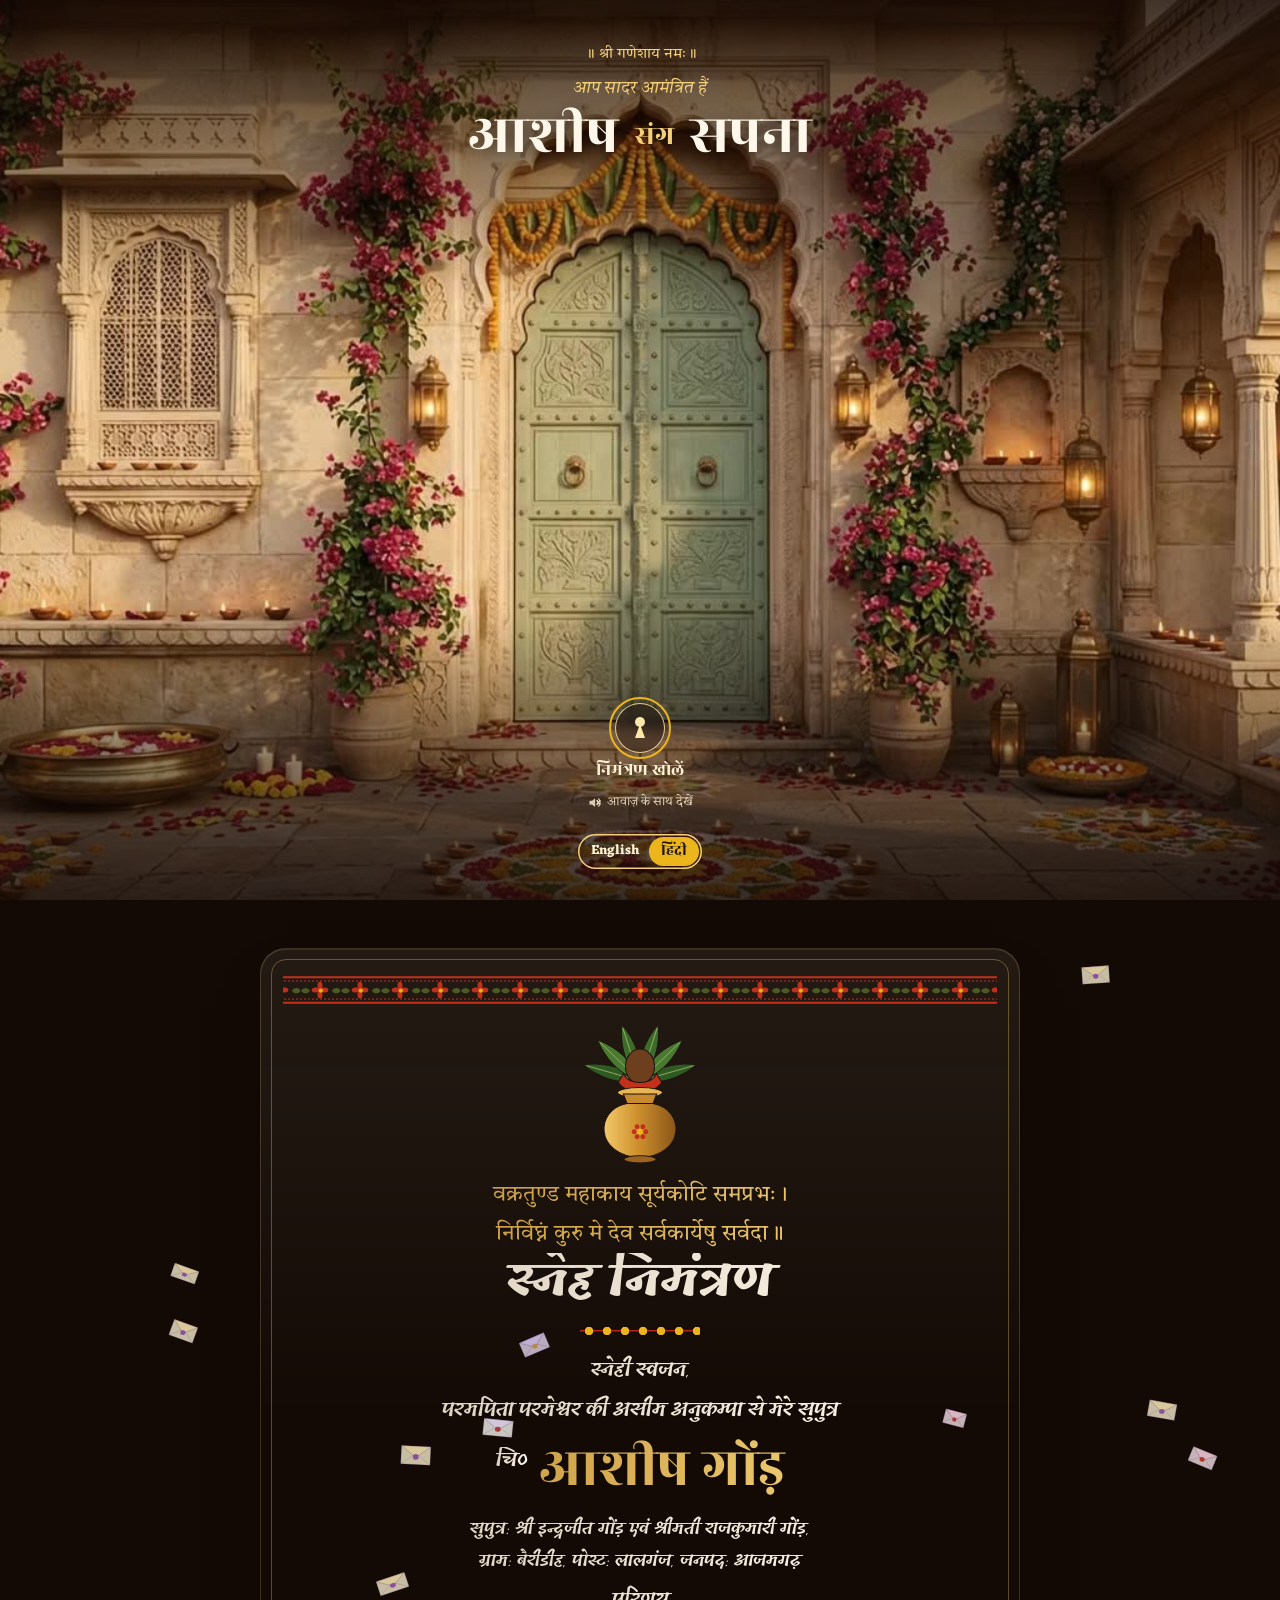
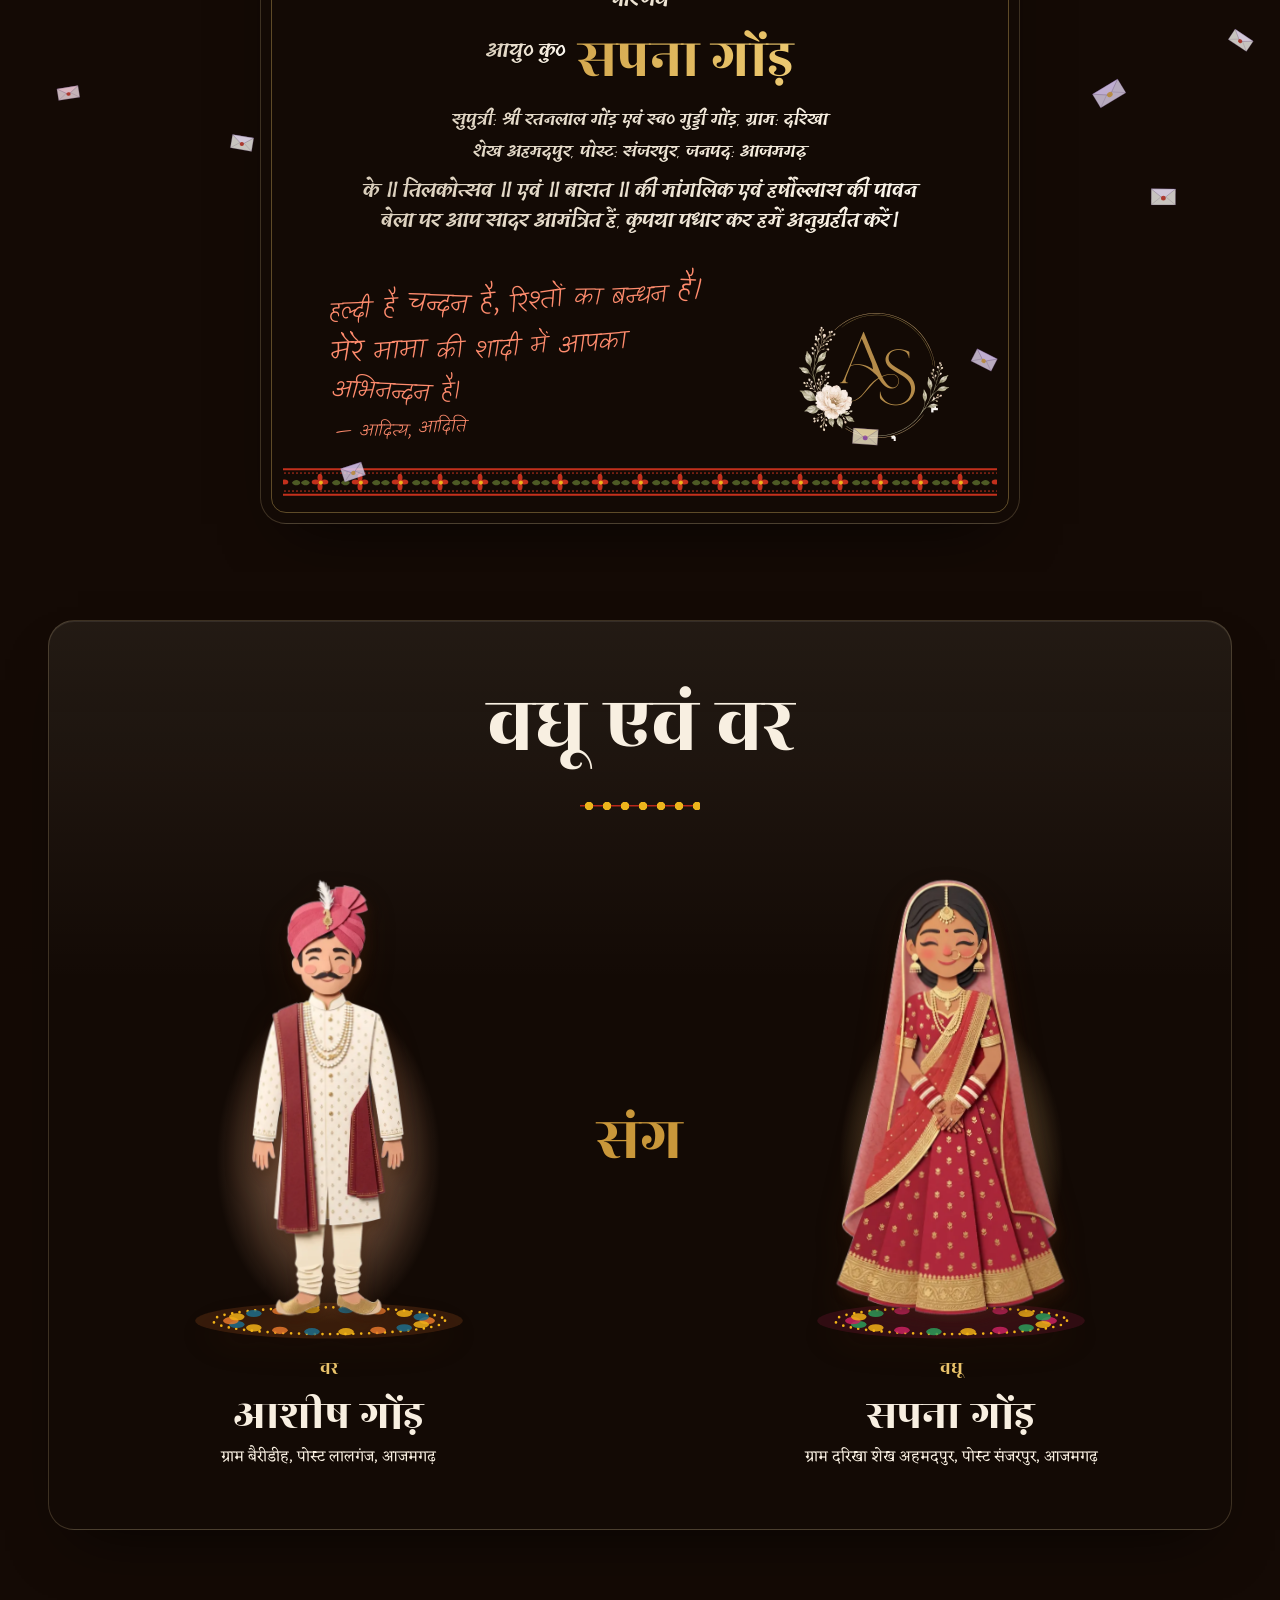
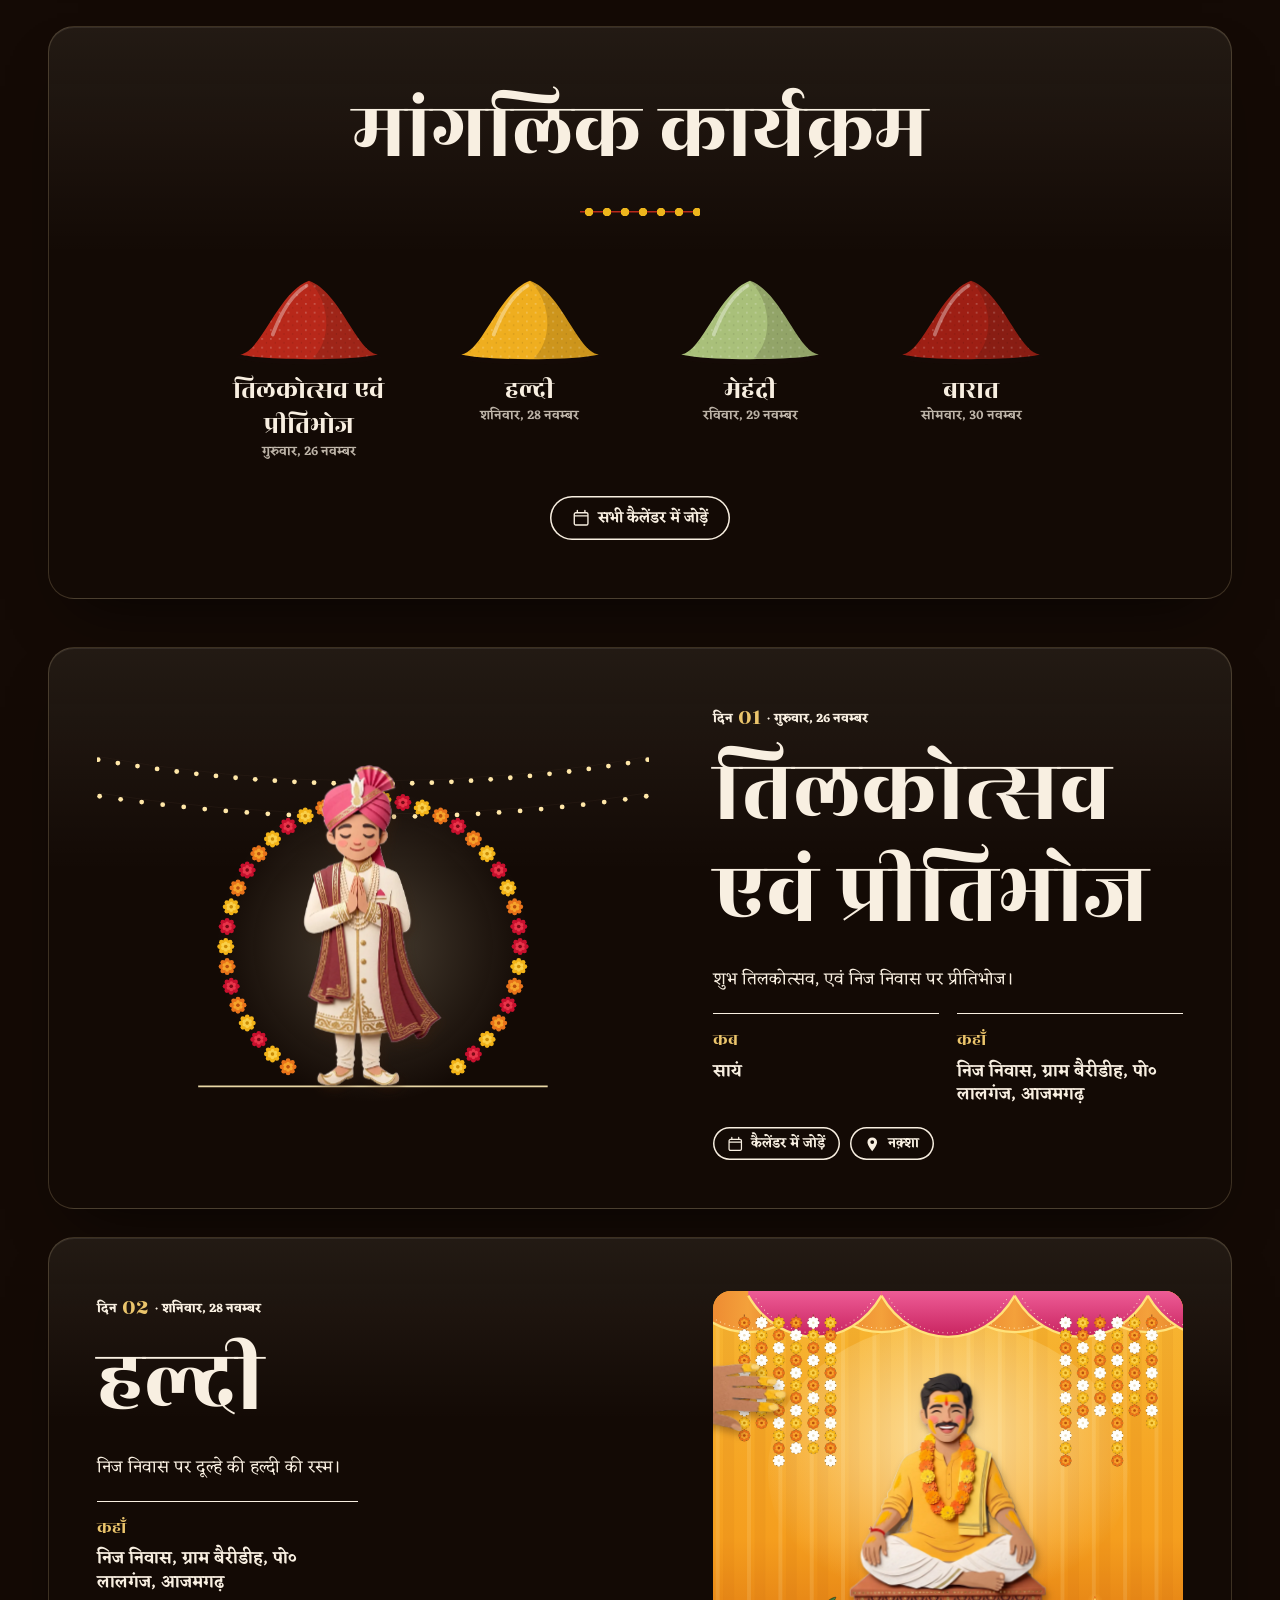
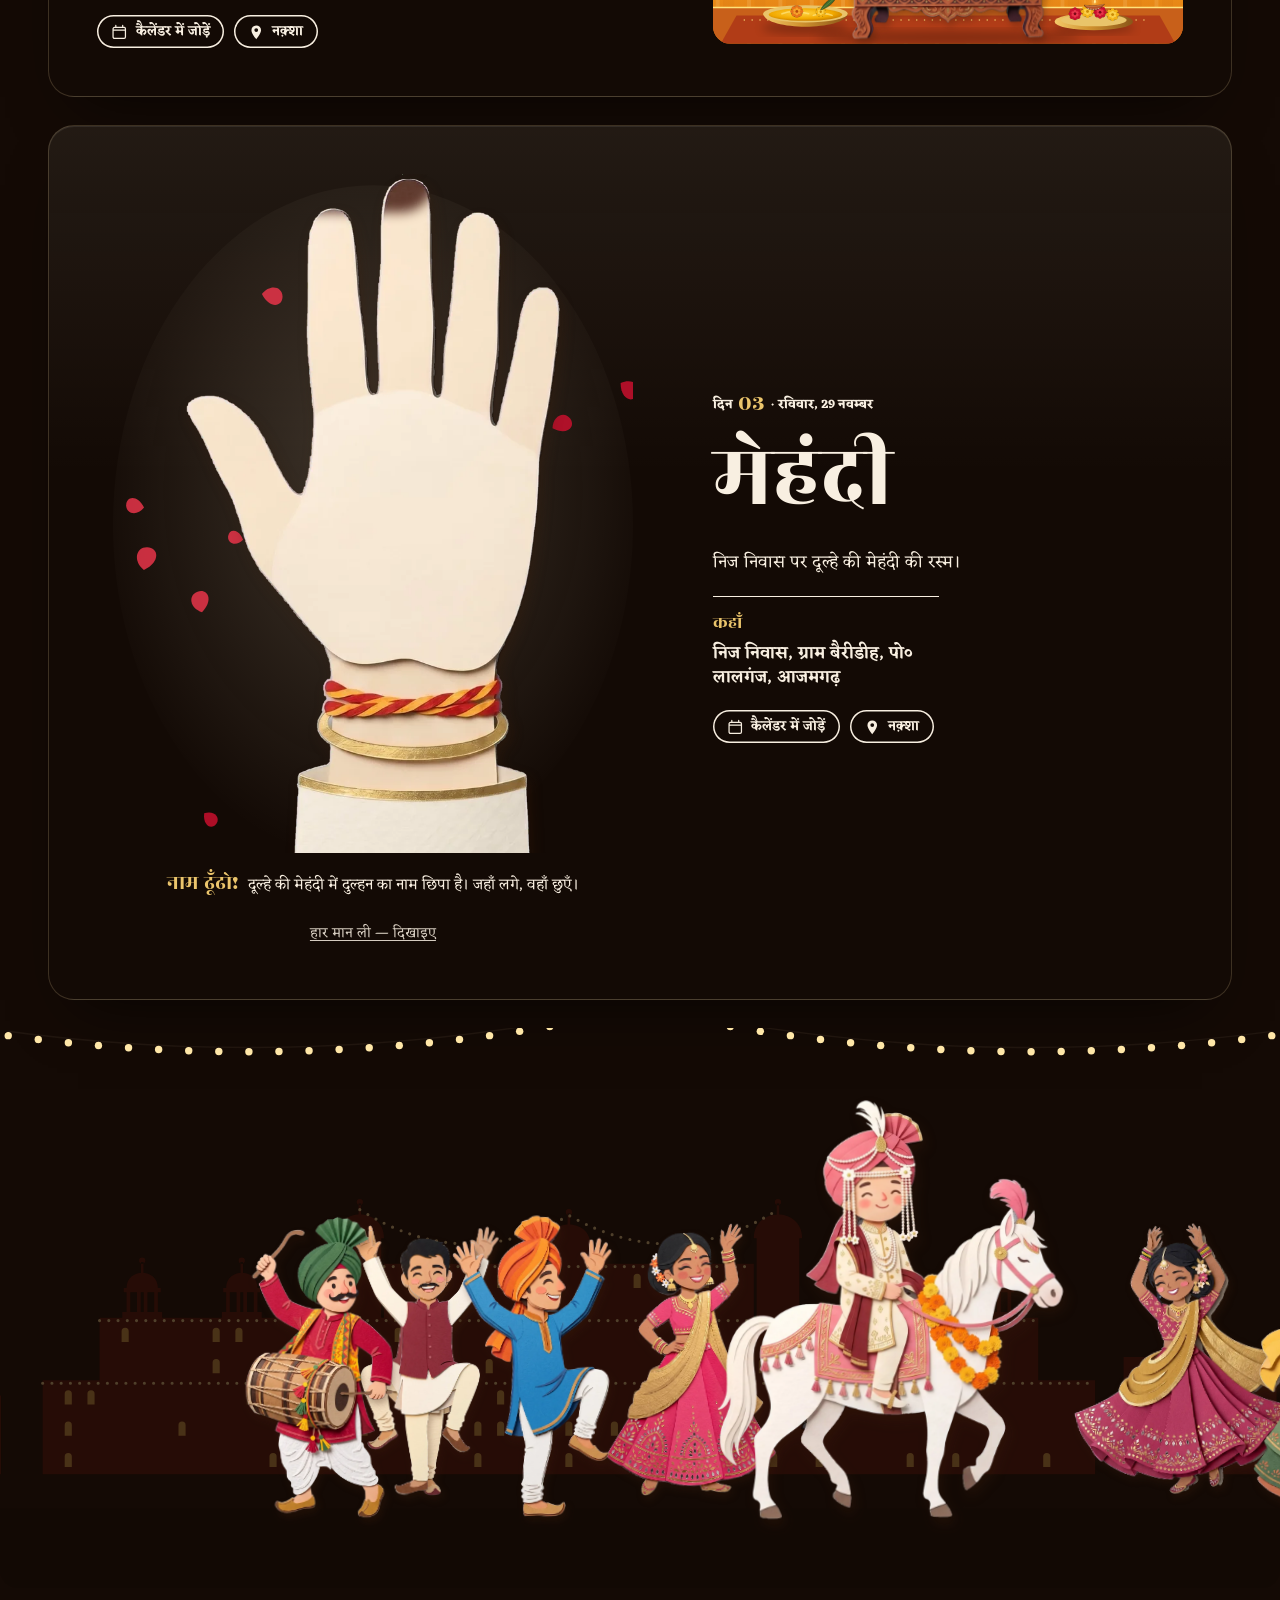
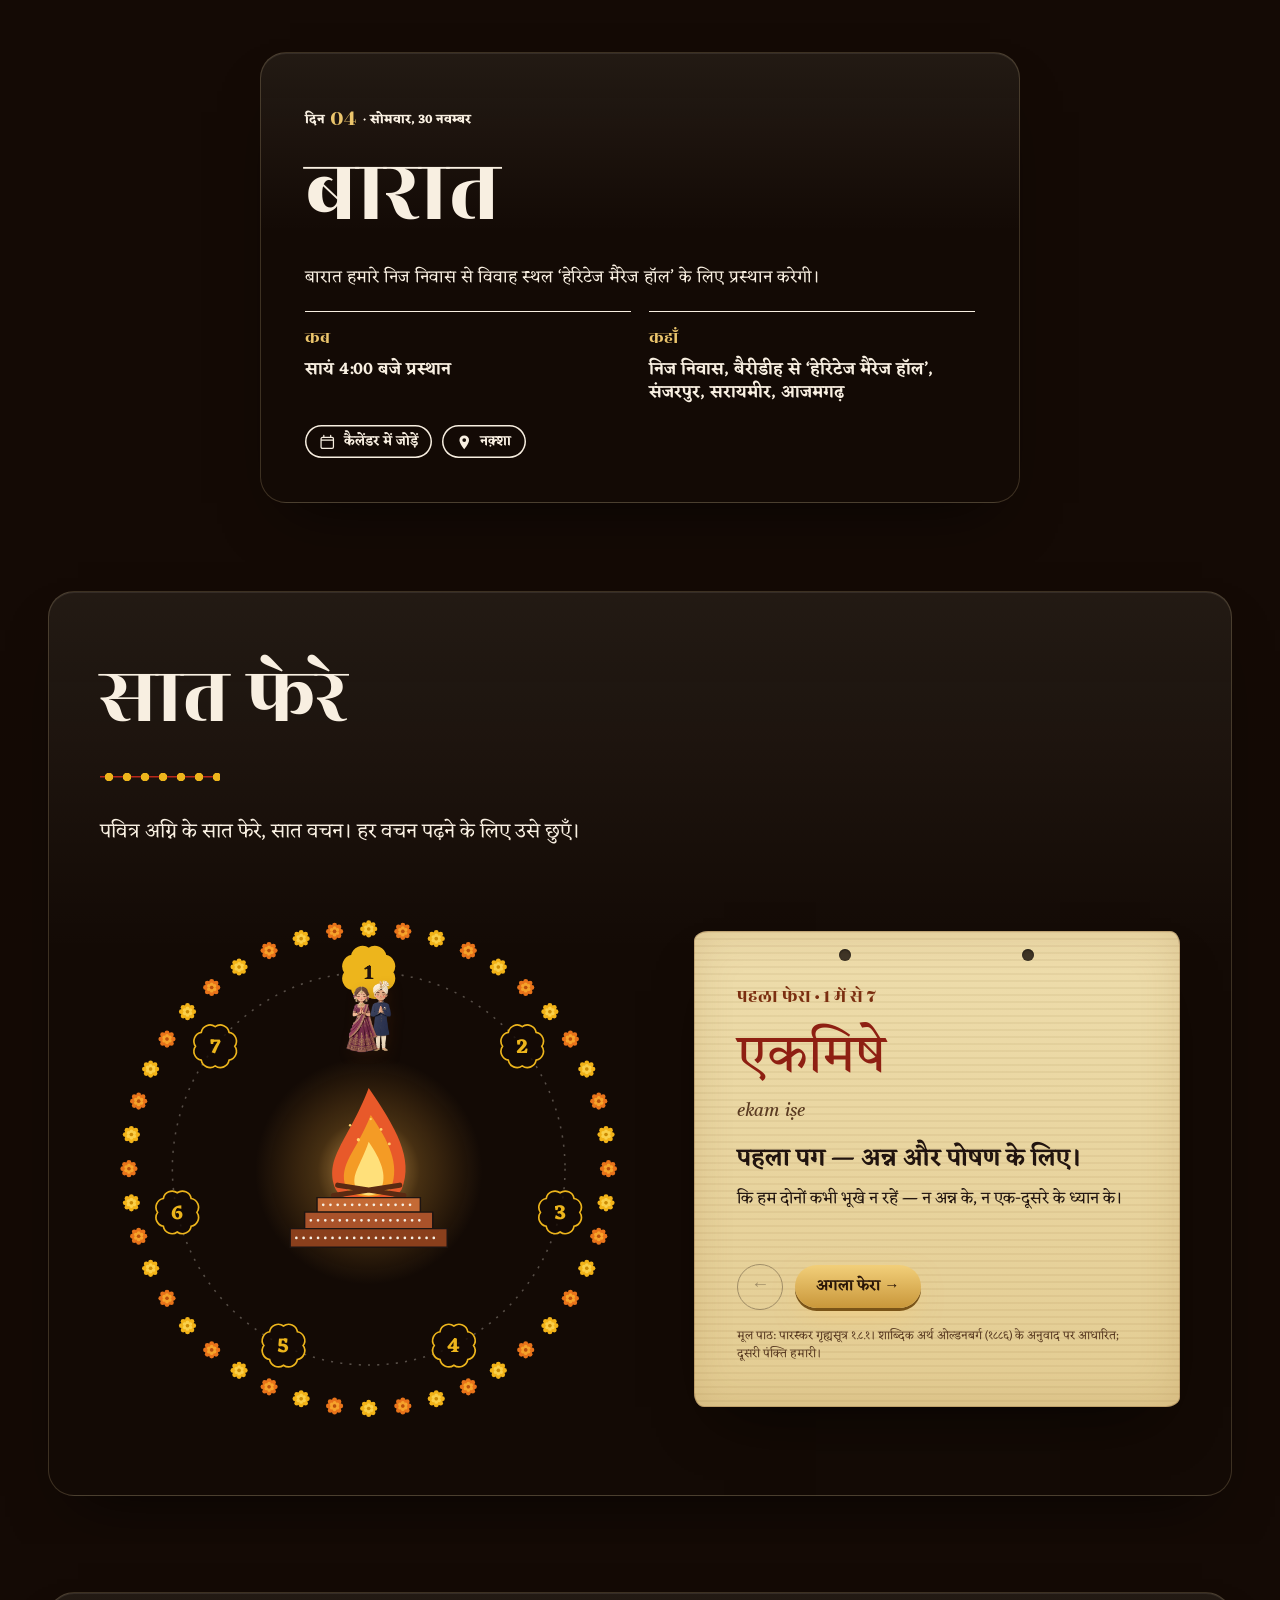
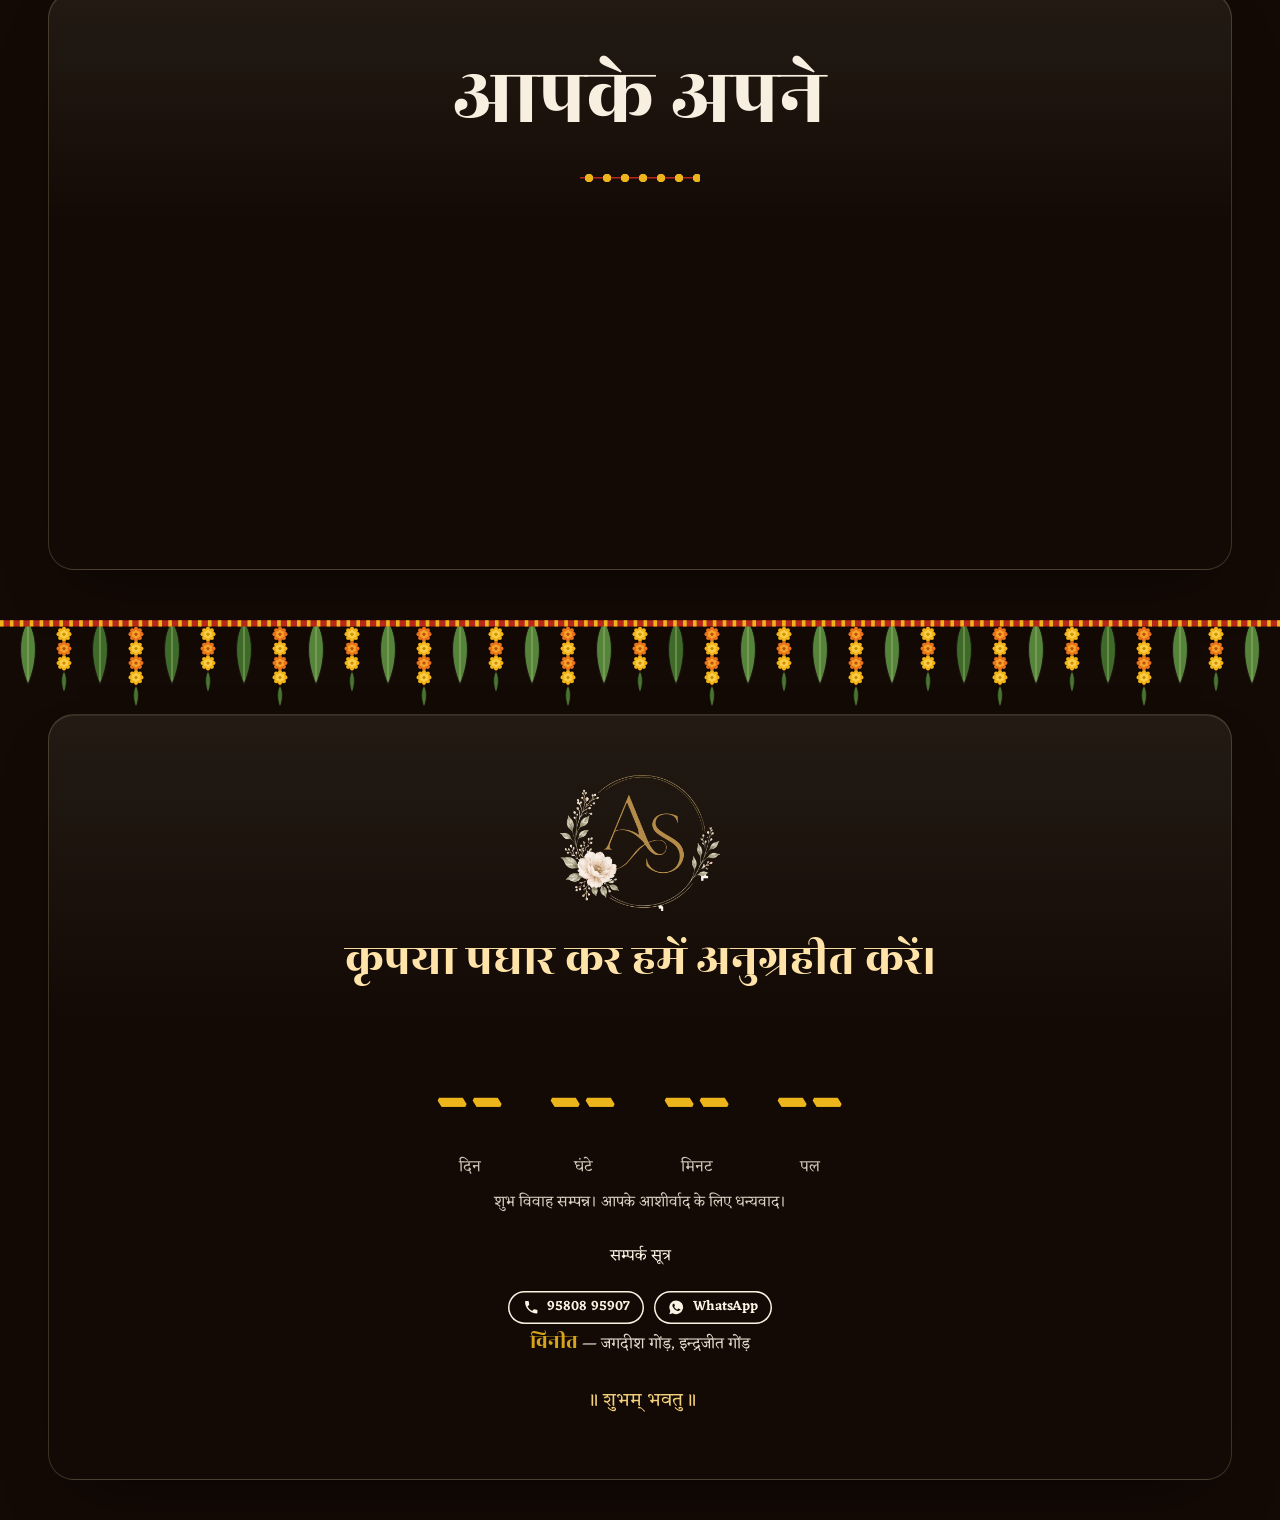
==== commit 8019ae51: "WhatsApp preview picture, on the new address - art/share.jpg (1200 x 630): the couple, आशीष संग सपना" ====
--- a/index.html
+++ b/index.html
@@ -4,11 +4,23 @@
   <meta charset="utf-8">
   <meta name="viewport" content="width=device-width, initial-scale=1, viewport-fit=cover">
   <title>आशीष संग सपना · शुभ विवाह</title>
-  <meta name="description" content="आशीष संग सपना — तिलकोत्सव 26 नवम्बर, बारात 30 नवम्बर 2026। आप सादर आमंत्रित हैं।">
+  <meta name="description" content="आशीष संग सपना — तिलक 26, हल्दी 28, मेहंदी 29 और बारात 30 नवम्बर 2026। आप सादर आमंत्रित हैं।">
+  <link rel="canonical" href="https://ashish-weds-sapna-2026.vercel.app/">
   <meta name="theme-color" content="#141B3F">
   <meta property="og:title" content="आशीष संग सपना — शुभ विवाह निमंत्रण">
-  <meta property="og:description" content="तिलकोत्सव एवं प्रीतिभोज: 26 नवम्बर 2026 · बारात: 30 नवम्बर 2026, सायं 4 बजे। आप सादर आमंत्रित हैं।">
+  <meta property="og:description" content="तिलक 26 · हल्दी 28 · मेहंदी 29 · बारात 30 नवम्बर 2026, सायं 4 बजे। आप सादर आमंत्रित हैं।">
   <meta property="og:type" content="website">
+  <meta property="og:url" content="https://ashish-weds-sapna-2026.vercel.app/">
+  <meta property="og:site_name" content="आशीष संग सपना">
+  <meta property="og:locale" content="hi_IN">
+  <!-- the preview picture in WhatsApp and other apps (made from tools/share-card.html) -->
+  <meta property="og:image" content="https://ashish-weds-sapna-2026.vercel.app/art/share.jpg">
+  <meta property="og:image:secure_url" content="https://ashish-weds-sapna-2026.vercel.app/art/share.jpg">
+  <meta property="og:image:type" content="image/jpeg">
+  <meta property="og:image:width" content="1200">
+  <meta property="og:image:height" content="630">
+  <meta property="og:image:alt" content="आशीष संग सपना — सोमवार, 30 नवम्बर 2026">
+  <meta name="twitter:card" content="summary_large_image">
   <link rel="icon" href="data:image/svg+xml,%3Csvg xmlns='http://www.w3.org/2000/svg' viewBox='0 0 64 64'%3E%3Ccircle cx='32' cy='32' r='30' fill='%23B8281A'/%3E%3Ccircle cx='32' cy='32' r='23' fill='none' stroke='%23F6EFE3' stroke-width='2' stroke-dasharray='1 4' stroke-linecap='round'/%3E%3Ccircle cx='32' cy='32' r='7' fill='%23EDB51C'/%3E%3C/svg%3E">
   <link rel="preconnect" href="https://fonts.googleapis.com">
   <link rel="preconnect" href="https://fonts.gstatic.com" crossorigin>
--- a/assets/css/style.css
+++ b/assets/css/style.css
@@ -320,9 +320,12 @@
 /* shared SVG animation bits */
 .sway { transform-box: fill-box; transform-origin: 50% 0; animation: sway var(--dur, 5s) ease-in-out var(--delay, 0s) infinite alternate; }
 @keyframes sway { from { transform: rotate(calc(var(--a, 3deg) * -1)); } to { transform: rotate(var(--a, 3deg)); } }
-.bulbs circle { fill: #FFE7A8; animation: bulb 2s ease-in-out infinite alternate; }
+.bulbs circle { fill: #FFE7A8; }
+.bulbs > g { animation: bulb 1.8s steps(3, jump-none) infinite alternate; }
+.bulbs > g:nth-child(2) { animation-delay: -.6s; }
+.bulbs > g:nth-child(3) { animation-delay: -1.2s; }
 @keyframes bulb { from { opacity: .35; } to { opacity: 1; } }
-.twinkle-lights { animation: shimmer 2.4s ease-in-out infinite alternate; }
+.twinkle-lights { animation: shimmer 2.4s steps(3, jump-none) infinite alternate; }
 @keyframes shimmer { from { opacity: .55; } to { opacity: 1; } }
 .diya-flame { transform-box: fill-box; transform-origin: 50% 100%; animation: flicker 1.5s ease-in-out var(--fd, 0s) infinite alternate; }
 @keyframes flicker { 0% { transform: scale(1, 1) skewX(0); } 30% { transform: scale(.94, 1.08) skewX(3deg); } 60% { transform: scale(1.05, .94) skewX(-2deg); } 100% { transform: scale(.98, 1.04) skewX(1deg); } }
@@ -366,7 +369,7 @@
 .card :is(.shloka, .inv__host, .inv__name, .kid__label),
 .card :is(.shloka__meaning, .sec-title, .inv__line, .inv__small, .inv__name small) {
   -webkit-background-clip: text; background-clip: text; -webkit-text-fill-color: transparent; color: transparent;
-  background-size: 260% 100%; animation: shine 5.5s linear infinite;
+  background-size: 260% 100%; animation: shine 8s ease-in-out infinite;
 }
 .card :is(.shloka, .inv__host, .inv__name, .kid__label) { background-image: var(--teal); filter: drop-shadow(0 1px 0 rgba(4, 50, 52, .25)); }
 .card :is(.shloka__meaning, .sec-title, .inv__line, .inv__small, .inv__name small) { background-image: var(--powder); filter: drop-shadow(0 1px 0 rgba(20, 45, 80, .22)); font-family: var(--f-script); font-style: normal; }
@@ -377,7 +380,8 @@
 .card .shloka__meaning { font-size: 1.12rem; font-weight: 500; }
 .card .inv__name small { font-weight: 600; }
 .card .inv__host { font-family: var(--f-display); font-weight: 400; font-size: 1.45rem; }
-@keyframes shine { from { background-position: 130% 0; } to { background-position: -130% 0; } }
+/* a sweep of light, then a rest: nothing is repainted while the lettering rests */
+@keyframes shine { 0% { background-position: 130% 0; } 40%, 100% { background-position: -130% 0; } }
 .kid { color: #E8452F; font-family: var(--f-baby); transform: rotate(-3deg); max-width: 22em; }
 .kid p { margin: 0; }
 .kid__label { font-family: var(--f-display) !important; font-size: 1.2rem; }
@@ -421,8 +425,14 @@
    EVENTS
    ========================================================================== */
 .events__intro { padding-block: clamp(70px, 10vw, 130px) clamp(60px, 7vw, 90px); }
-.gulal { list-style: none; padding: 0; margin: clamp(26px, 4vw, 48px) 0 clamp(24px, 3vw, 36px); display: grid; grid-template-columns: repeat(3, 1fr); gap: 24px 12px; }
-@media (min-width: 680px) { .gulal { grid-template-columns: repeat(5, 1fr); } }
+/* the row of events: centred, and only as wide as the number of events needs */
+.events__intro { text-align: center; }
+.events__intro .sec-title::after { margin-inline: auto; }
+.gulal { list-style: none; padding: 0; margin: clamp(26px, 4vw, 48px) auto clamp(24px, 3vw, 36px); display: flex; flex-wrap: wrap; justify-content: center; gap: 24px 12px; }
+.gulal li { flex: 0 0 min(180px, calc((100% - 24px) / 3)); }
+/* on phones, four ceremonies sit two by two rather than three and one */
+@media (max-width: 679px) { .gulal:has(> li:nth-child(4):last-child) li { flex-basis: min(180px, calc((100% - 12px) / 2)); } }
+@media (min-width: 680px) { .gulal { gap: 28px clamp(16px, 2.4vw, 36px); } .gulal li { flex-basis: min(190px, calc((100% - 4 * clamp(16px, 2.4vw, 36px)) / 5)); } }
 .gulal a { display: flex; flex-direction: column; align-items: center; text-align: center; text-decoration: none; }
 .gulal svg { width: 100%; max-width: 150px; overflow: visible; transition: transform .35s var(--ease); }
 .gulal a:hover svg { transform: translateY(-6px) scale(1.04); }
@@ -472,7 +482,8 @@
 .chips li::before { content: ""; width: 22px; height: 22px; border-radius: 50%; background: var(--c); box-shadow: inset 0 0 0 1.5px rgba(0, 0, 0, .25); }
 .ev__actions { display: flex; flex-wrap: wrap; gap: 10px; }
 /* sangeet on a light pink: warm bulbs and soft white spotlights so the stage still glows */
-#ev-sangeet .bulbs circle { fill: #F2A20C; filter: drop-shadow(0 0 3px rgba(255, 190, 40, .9)); }
+#ev-sangeet .bulbs circle { fill: #F2A20C; }
+#ev-sangeet .bulbs > g { filter: drop-shadow(0 0 3px rgba(255, 190, 40, .9)); }
 #ev-sangeet .beams path { fill: #FFFFFF; }
 #ev-haldi .ev__info { text-shadow: 0 1px 2px rgba(110, 55, 0, .45), 0 0 14px rgba(150, 80, 0, .25); }
 
@@ -759,7 +770,7 @@
    glass (theme.glass, on when hero photos are set)
    ========================================================================== */
 html.glass {
-  --glass: rgba(20, 11, 6, .5);
+  --glass: rgba(20, 11, 6, .58);
   --glass-hi: rgba(255, 244, 222, .07);
   --glass-line: rgba(255, 226, 170, .18);
   --tx: #F8EFE1;
@@ -777,7 +788,8 @@
   background: linear-gradient(180deg, var(--glass-hi), rgba(255, 244, 222, 0) 40%), var(--glass);
   border: 1px solid var(--glass-line); border-radius: 26px;
   box-shadow: 0 30px 60px -30px rgba(0, 0, 0, .7), inset 0 1px 0 rgba(255, 255, 255, .08);
-  -webkit-backdrop-filter: blur(10px) saturate(1.2); backdrop-filter: blur(10px) saturate(1.2);
+  /* no backdrop blur: the photo behind is already blurred, and re-blurring it under every panel
+     on every frame of a scroll is what made phones stutter */
 }
 html.glass :is(.couple > .wrap, .events__intro, .vows > .wrap, .family > .wrap, .travel > .wrap) { padding: clamp(24px, 4.5vw, 60px) clamp(18px, 4vw, 56px); }
 html.glass :is(.invite, .couple, .vows, .family, .travel, .rsvp) { background: none; padding-block: clamp(20px, 4vw, 48px); }
